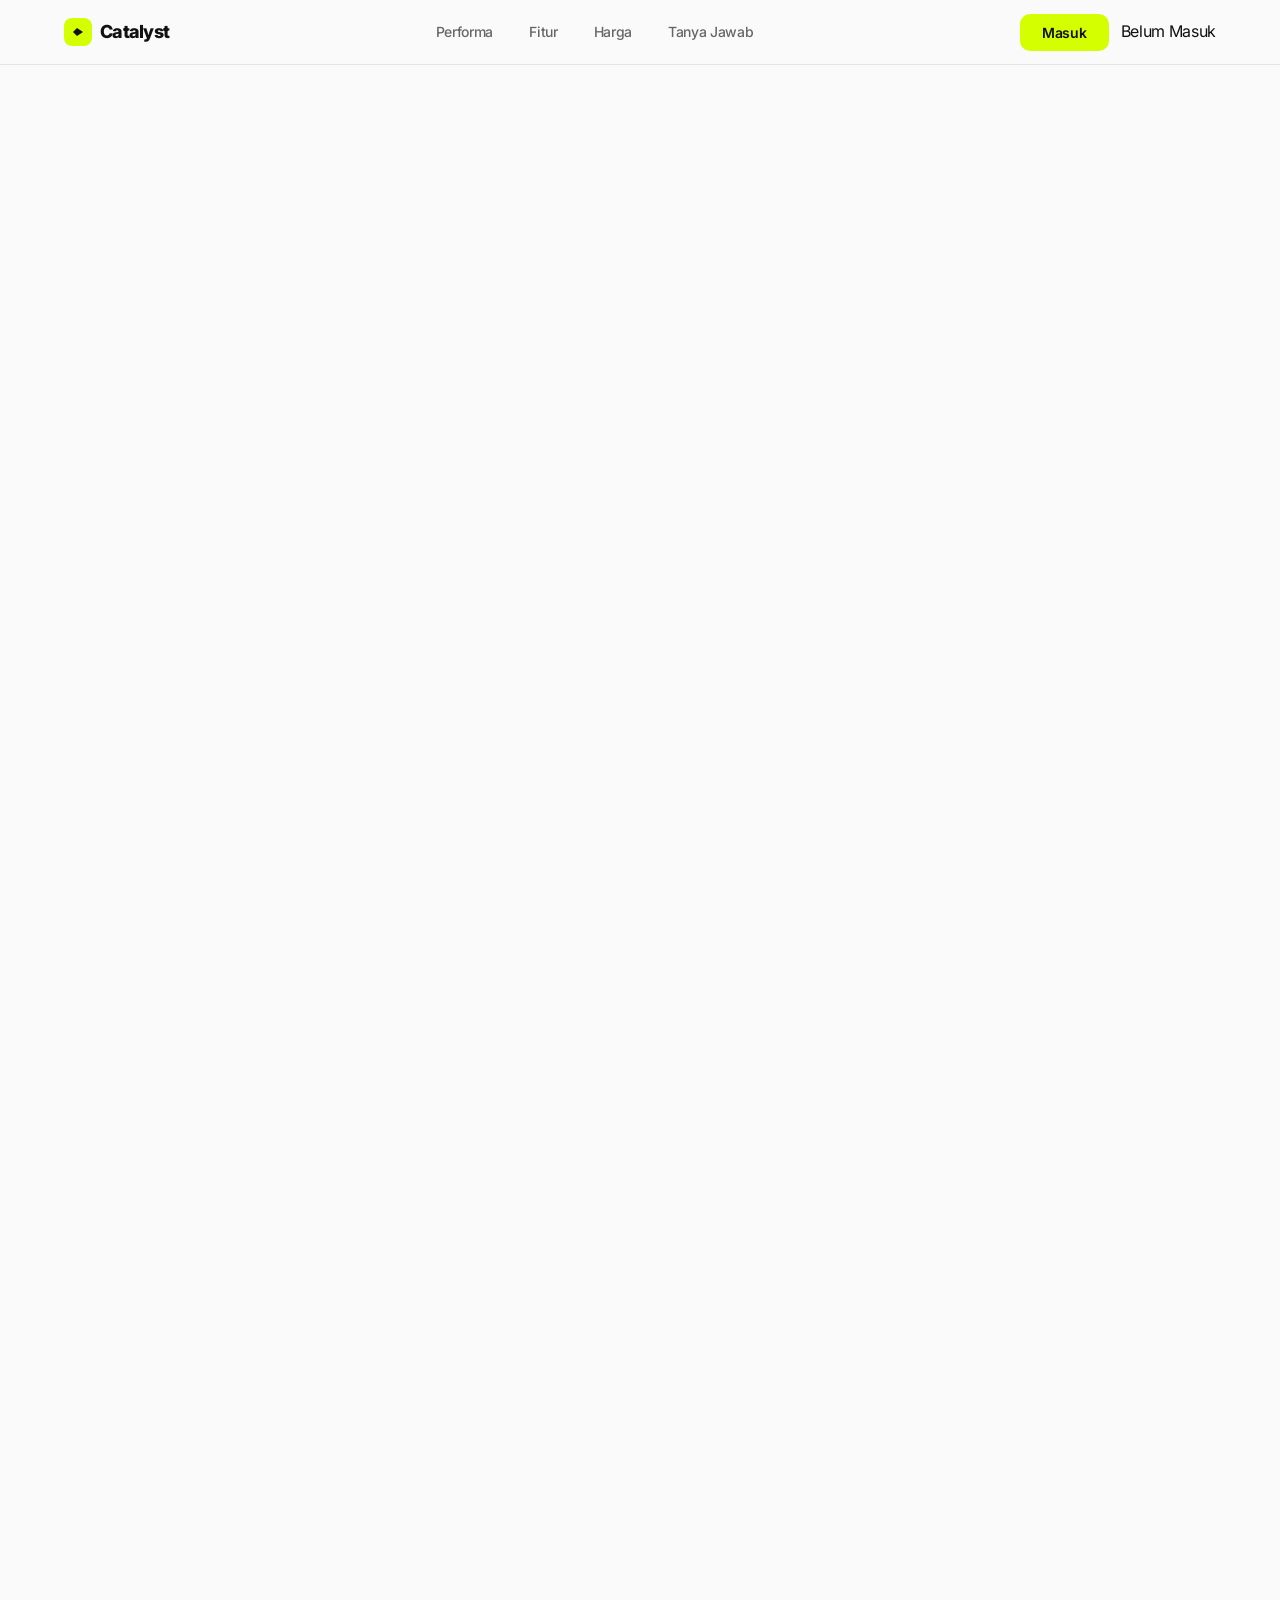
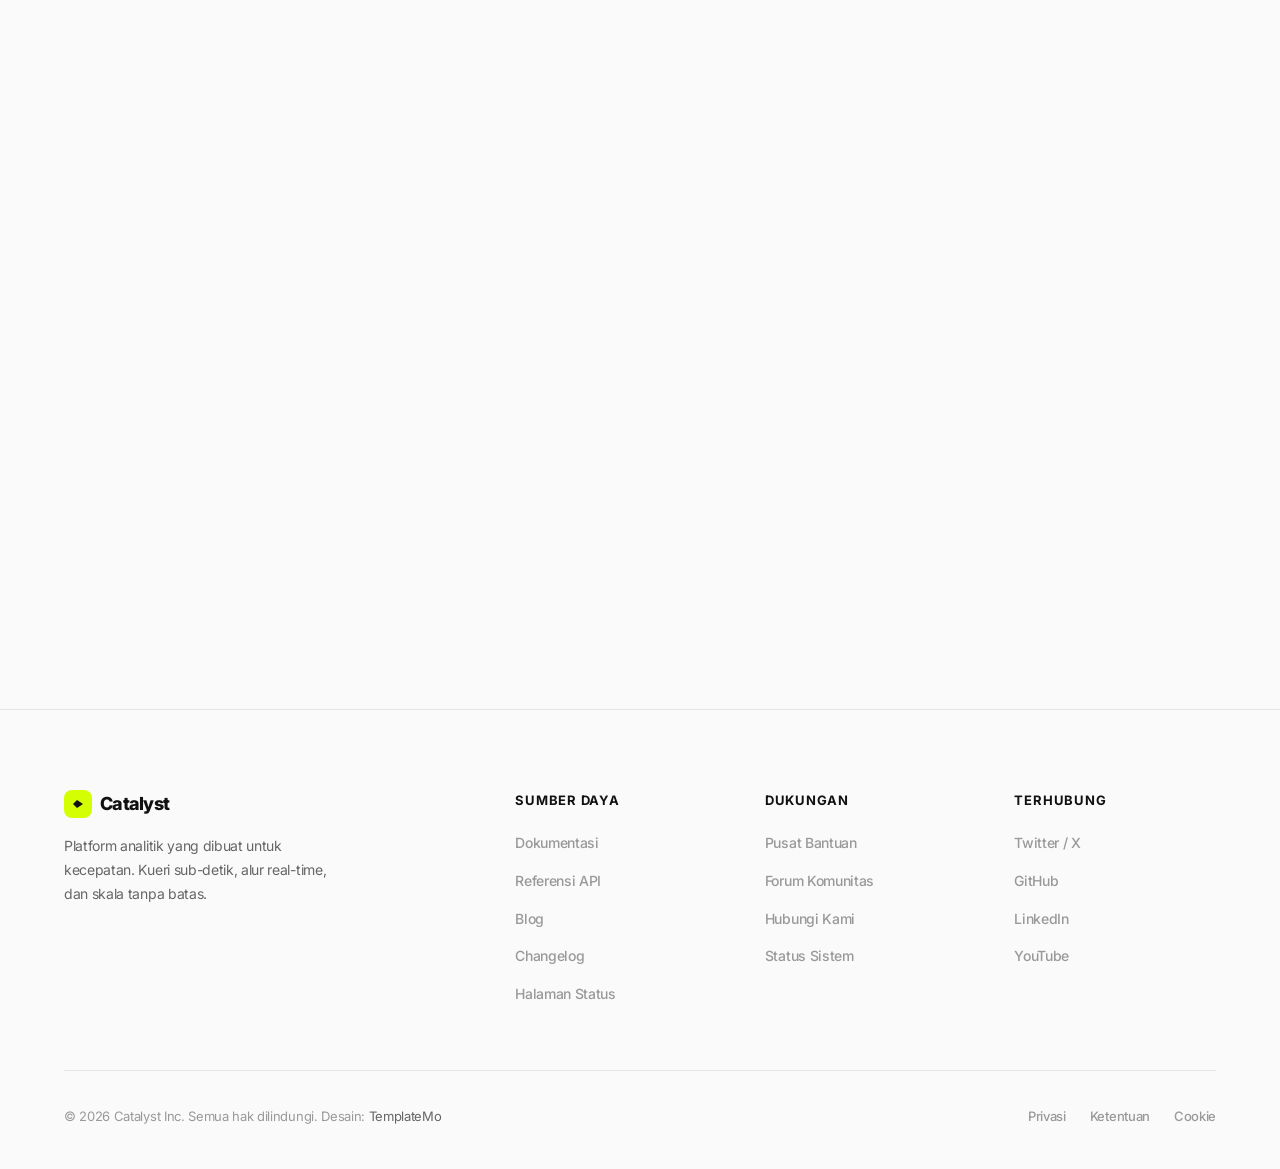
==== index.html @ e518846d "Move index.html to repository root with updated asset paths" ====
<!doctype html>
<html lang="id">
  <head>
    <meta charset="UTF-8" />
    <meta name="viewport" content="width=device-width, initial-scale=1.0" />
    <title>Catalyst - Kirim Lebih Cepat, Skala Tanpa Batas</title>

    <!--

    TemplateMo 618 The Catalyst

    https://templatemo.com/tm-618-the-catalyst

    Silver & Acid Light-Mode SaaS Landing Page

    -->

    <!-- Google Fonts -->
    <link rel="preconnect" href="https://fonts.googleapis.com" />
    <link rel="preconnect" href="https://fonts.gstatic.com" crossorigin />
    <link
      href="https://fonts.googleapis.com/css2?family=Inter:wght@400;500;600;700;800;900&display=swap"
      rel="stylesheet"
    />

    <!-- Template CSS -->
    <link rel="stylesheet" href="landing/templatemo-catalyst-style.css" />
  </head>
  <body>
    <!-- ===== NAVIGATION ===== -->
    <nav class="nav" role="navigation" aria-label="Main navigation">
      <div class="nav-inner">
        <a href="#" class="nav-logo" aria-label="Catalyst Home">
          <span class="nav-logo-mark">
            <svg
              viewBox="0 0 16 16"
              fill="none"
              xmlns="http://www.w3.org/2000/svg"
            >
              <path d="M3 8L7 4L13 8L7 12L3 8Z" fill="#111" />
            </svg>
          </span>
          Catalyst
        </a>
        <ul class="nav-links" id="navLinks">
          <li><a href="#metrics">Performa</a></li>
          <li><a href="#engine">Fitur</a></li>
          <li><a href="#pricing">Harga</a></li>
          <li><a href="#faq">Tanya Jawab</a></li>
        </ul>
        <div class="nav-cta">
          <div id="authArea">
            <button onclick="goLogin()" class="btn-acid">Masuk</button>
          </div>
          <p id="userInfo">Belum Masuk</p>
        </div>
        <button
          class="nav-toggle"
          id="navToggle"
          aria-label="Toggle menu"
          aria-expanded="false"
        >
          <span></span>
        </button>
      </div>
    </nav>

    <!-- ===== SECTION 1: HERO ===== -->
    <section class="hero">
      <div class="container">
        <div class="hero-badge reveal">
          <span class="hero-badge-dot"></span>
          v4.2 — Sekarang dengan sinkronisasi real-time
        </div>
        <h1 class="reveal">
          Platform analitik yang dibuat untuk
          <span class="accent-word">kecepatan</span>
        </h1>
        <p class="hero-sub reveal">
          Berhenti menunggu wawasan. Catalyst menyajikan kueri sub-detik pada
          miliaran baris sehingga tim Anda mengirim keputusan, bukan dashboard.
        </p>
        <div class="hero-actions reveal">
          <a href="#pricing" class="btn-acid">
            Mulai Uji Coba Gratis
            <svg
              width="16"
              height="16"
              viewBox="0 0 16 16"
              fill="none"
              xmlns="http://www.w3.org/2000/svg"
            >
              <path
                d="M3 8H13M13 8L9 4M13 8L9 12"
                stroke="currentColor"
                stroke-width="1.5"
                stroke-linecap="round"
                stroke-linejoin="round"
              />
            </svg>
          </a>
          <a href="#demoVideo" class="btn-ghost">Tonton Demo</a>
        </div>

        <!-- Dashboard Mockup -->
        <div class="hero-dashboard reveal">
          <div class="dashboard-frame">
            <div class="dashboard-toolbar">
              <div class="dashboard-dots">
                <span></span><span></span><span></span>
              </div>
              <div class="dashboard-toolbar-tabs">
                <span class="active">Ikhtisar</span>
                <span>Funnel</span>
                <span>Retensi</span>
                <span>Pendapatan</span>
              </div>
              <div style="width: 50px"></div>
            </div>
            <div class="dashboard-body">
              <div class="dash-stat-card">
                <div class="dash-stat-label">Total Pendapatan</div>
                <div class="dash-stat-value">$2.4M</div>
                <div class="dash-stat-change">
                  <svg width="12" height="12" viewBox="0 0 12 12" fill="none">
                    <path
                      d="M6 9V3M6 3L3 6M6 3L9 6"
                      stroke="currentColor"
                      stroke-width="1.5"
                      stroke-linecap="round"
                      stroke-linejoin="round"
                    />
                  </svg>
                  +18.2%
                </div>
              </div>
              <div class="dash-stat-card">
                <div class="dash-stat-label">Pengguna Aktif</div>
                <div class="dash-stat-value">48,291</div>
                <div class="dash-stat-change">
                  <svg width="12" height="12" viewBox="0 0 12 12" fill="none">
                    <path
                      d="M6 9V3M6 3L3 6M6 3L9 6"
                      stroke="currentColor"
                      stroke-width="1.5"
                      stroke-linecap="round"
                      stroke-linejoin="round"
                    />
                  </svg>
                  +7.4%
                </div>
              </div>
              <div class="dash-stat-card">
                <div class="dash-stat-label">Rata-rata Waktu Kueri</div>
                <div class="dash-stat-value">42ms</div>
                <div class="dash-stat-change">
                  <svg width="12" height="12" viewBox="0 0 12 12" fill="none">
                    <path
                      d="M6 9V3M6 3L3 6M6 3L9 6"
                      stroke="currentColor"
                      stroke-width="1.5"
                      stroke-linecap="round"
                      stroke-linejoin="round"
                    />
                  </svg>
                  -23.5%
                </div>
              </div>
              <div class="dashboard-table-area">
                <div class="dash-table-header">
                  <span>Alur Terbaru</span>
                  <span class="dash-filter">Semua tim ▾</span>
                </div>
                <div class="dash-table">
                  <div class="dash-table-row head">
                    <div class="dash-cell">Alur</div>
                    <div class="dash-cell">Peristiwa / jam</div>
                    <div class="dash-cell">Latensi</div>
                    <div class="dash-cell">Waktu Aktif</div>
                    <div class="dash-cell">Status</div>
                  </div>
                  <div class="dash-table-row">
                    <div class="dash-cell dash-cell-name">
                      <span
                        class="dash-cell-icon"
                        style="background: #dcfce7; color: #166534"
                        >P1</span
                      >
                      Alur Checkout
                    </div>
                    <div class="dash-cell">1.2M</div>
                    <div class="dash-cell">34ms</div>
                    <div class="dash-cell">99.98%</div>
                    <div class="dash-cell">
                      <span class="dash-status active">Aktif</span>
                    </div>
                  </div>
                  <div class="dash-table-row">
                    <div class="dash-cell dash-cell-name">
                      <span
                        class="dash-cell-icon"
                        style="background: #fef3c7; color: #92400e"
                        >P2</span
                      >
                      Onboarding Pengguna
                    </div>
                    <div class="dash-cell">847K</div>
                    <div class="dash-cell">52ms</div>
                    <div class="dash-cell">99.91%</div>
                    <div class="dash-cell">
                      <span class="dash-status pending">Tertunda</span>
                    </div>
                  </div>
                  <div class="dash-table-row">
                    <div class="dash-cell dash-cell-name">
                      <span
                        class="dash-cell-icon"
                        style="
                          background: var(--surface);
                          color: var(--text-muted);
                        "
                        >P3</span
                      >
                      Pelacak Pendapatan
                    </div>
                    <div class="dash-cell">2.1M</div>
                    <div class="dash-cell">28ms</div>
                    <div class="dash-cell">99.99%</div>
                    <div class="dash-cell">
                      <span class="dash-status active">Aktif</span>
                    </div>
                  </div>
                  <div class="dash-table-row">
                    <div class="dash-cell dash-cell-name">
                      <span
                        class="dash-cell-icon"
                        style="background: #e0e7ff; color: #3730a3"
                        >P4</span
                      >
                      Eksperimen A/B
                    </div>
                    <div class="dash-cell">423K</div>
                    <div class="dash-cell">61ms</div>
                    <div class="dash-cell">99.87%</div>
                    <div class="dash-cell">
                      <span class="dash-status draft">Draf</span>
                    </div>
                  </div>
                </div>
              </div>
            </div>
          </div>
        </div>
      </div>
    </section>

    <!-- ===== SECTION 2: SPEED METRICS ===== -->
    <section class="metrics" id="metrics">
      <div class="container">
        <p class="metrics-label reveal">Performa yang berbicara sendiri</p>
        <div class="metrics-grid">
          <div class="metric-item reveal">
            <div class="metric-number">
              <span class="metric-highlight">42</span
              ><span class="metric-unit">ms</span>
            </div>
            <p class="metric-desc">
              Rata-rata respons kueri pada dataset &gt;10 miliar baris
            </p>
          </div>
          <div class="metric-item reveal">
            <div class="metric-number">
              99.99<span class="metric-unit">%</span>
            </div>
            <p class="metric-desc">
              Jaminan SLA waktu aktif untuk semua pelanggan enterprise
            </p>
          </div>
          <div class="metric-item reveal">
            <div class="metric-number">
              10<span class="metric-unit">x</span>
            </div>
            <p class="metric-desc">
              10x lebih cepat daripada gudang lama dengan biaya sepersepuluh
            </p>
          </div>
        </div>
      </div>
    </section>

    <!-- ===== SECTION 3: THE ENGINE — BENTO GRID ===== -->
    <section class="engine" id="engine">
      <div class="container">
        <div class="section-header reveal">
          <p class="section-tag">Mesin</p>
          <h2 class="section-title">
            Semua yang sebenarnya dibutuhkan tim data Anda
          </h2>
        </div>
        <div class="bento-grid">
          <div class="card bento-card reveal">
            <div class="bento-card-icon">
              <svg
                viewBox="0 0 24 24"
                fill="none"
                stroke-width="1.5"
                stroke-linecap="round"
                stroke-linejoin="round"
              >
                <path d="M3 3v18h18" />
                <path d="M7 16l4-8 4 4 4-6" />
              </svg>
            </div>
            <h3>Analitik Real-Time</h3>
            <p>
              Alirkan, transformasikan, dan visualisasikan data segera setelah
              tiba. Tanpa batching, tanpa menunggu, tanpa dashboard usang.
            </p>
            <div class="bento-card-visual">
              <div class="mini-bars">
                <div class="mini-bar" style="height: 35%"></div>
                <div class="mini-bar" style="height: 55%"></div>
                <div class="mini-bar" style="height: 40%"></div>
                <div class="mini-bar highlight" style="height: 80%"></div>
                <div class="mini-bar" style="height: 60%"></div>
                <div class="mini-bar" style="height: 45%"></div>
                <div class="mini-bar highlight" style="height: 95%"></div>
                <div class="mini-bar" style="height: 70%"></div>
                <div class="mini-bar" style="height: 50%"></div>
                <div class="mini-bar" style="height: 65%"></div>
              </div>
            </div>
          </div>
          <div class="card bento-card reveal">
            <div class="bento-card-icon">
              <svg
                viewBox="0 0 24 24"
                fill="none"
                stroke-width="1.5"
                stroke-linecap="round"
                stroke-linejoin="round"
              >
                <rect x="2" y="3" width="20" height="14" rx="2" />
                <path d="M8 21h8M12 17v4" />
              </svg>
            </div>
            <h3>Orkestrasi Alur</h3>
            <p>
              Bangun alur data tahan-gagal dengan drag-and-drop visual. Retry
              otomatis, antrean dead-letter, dan observabilitas penuh bawaan.
            </p>
            <div class="bento-card-visual">
              <div class="mini-pipeline">
                <div class="mini-pipeline-node">Ingest</div>
                <span class="mini-pipeline-arrow">→</span>
                <div class="mini-pipeline-node">Transform</div>
                <span class="mini-pipeline-arrow">→</span>
                <div class="mini-pipeline-node">Deliver</div>
              </div>
            </div>
          </div>
          <div class="card bento-card reveal">
            <div class="bento-card-icon">
              <svg
                viewBox="0 0 24 24"
                fill="none"
                stroke-width="1.5"
                stroke-linecap="round"
                stroke-linejoin="round"
              >
                <path d="M16 18l6-6-6-6" />
                <path d="M8 6l-6 6 6 6" />
              </svg>
            </div>
            <h3>Antarmuka Berbasis SQL</h3>
            <p>
              Tulis SQL standar terhadap sumber manapun. Auto-completion,
              kontrol versi, dan pengeditan kolaboratif tersedia.
            </p>
            <div class="bento-card-visual">
              <div class="mini-code">
                <span class="keyword">SELECT</span> user_id,
                <span class="keyword">COUNT</span>(*)<br />
                <span class="keyword">FROM</span> events<br />
                <span class="keyword">WHERE</span> ts &gt;
                <span class="string">'2026-01'</span><br />
                <span class="keyword">GROUP BY</span> 1
                <span class="comment">-- 42ms ⚡</span>
              </div>
            </div>
          </div>
        </div>
      </div>
    </section>

    <!-- ===== SECTION 4: PRICING ===== -->
    <section class="pricing" id="pricing">
      <div class="container">
        <div class="section-header reveal">
          <p class="section-tag">Harga</p>
          <h2 class="section-title">Harga sederhana dan transparan</h2>
        </div>
        <div class="toggle-wrap reveal">
          <div class="toggle-container">
            <button class="toggle-btn" data-plan="monthly" id="toggleMonthly">
              Bulanan
            </button>
            <button
              class="toggle-btn active"
              data-plan="yearly"
              id="toggleYearly"
            >
              Tahunan
            </button>
          </div>
          <span class="toggle-save visible" id="toggleSave">Hemat 25%</span>
        </div>
        <div class="pricing-grid">
          <!-- Starter -->
          <div class="card pricing-card reveal">
            <div class="pricing-plan-name">Pemula</div>
            <div class="pricing-plan-desc">
              Untuk tim kecil yang baru memulai
            </div>
            <div class="pricing-amount">
              <span class="pricing-currency">$</span>
              <span class="pricing-value" data-monthly="30" data-yearly="22"
                >22</span
              >
            </div>
            <p class="pricing-period">per pengguna / bulan</p>
            <p
              class="pricing-billed yearly-active"
              data-monthly="Billed monthly"
              data-yearly="$264 billed annually"
            >
              $264 ditagih tahunan
            </p>
            <a href="#" class="btn-ghost">Mulai</a>
            <ul class="pricing-features">
              <li>
                <svg viewBox="0 0 18 18" fill="none">
                  <path
                    d="M4 9l3.5 3.5L14 5"
                    stroke="currentColor"
                    stroke-width="1.5"
                    stroke-linecap="round"
                    stroke-linejoin="round"
                  />
                </svg>
                Hingga 5 anggota tim
              </li>
              <li>
                <svg viewBox="0 0 18 18" fill="none">
                  <path
                    d="M4 9l3.5 3.5L14 5"
                    stroke="currentColor"
                    stroke-width="1.5"
                    stroke-linecap="round"
                    stroke-linejoin="round"
                  />
                </svg>
                1 miliar peristiwa / bulan
              </li>
              <li>
                <svg viewBox="0 0 18 18" fill="none">
                  <path
                    d="M4 9l3.5 3.5L14 5"
                    stroke="currentColor"
                    stroke-width="1.5"
                    stroke-linecap="round"
                    stroke-linejoin="round"
                  />
                </svg>
                Retensi data 7 hari
              </li>
              <li>
                <svg viewBox="0 0 18 18" fill="none">
                  <path
                    d="M4 9l3.5 3.5L14 5"
                    stroke="currentColor"
                    stroke-width="1.5"
                    stroke-linecap="round"
                    stroke-linejoin="round"
                  />
                </svg>
                Dukungan komunitas
              </li>
            </ul>
          </div>
          <!-- Pro -->
          <div class="card pricing-card featured reveal">
            <div class="pricing-plan-name">Pro</div>
            <div class="pricing-plan-desc">
              Untuk tim data yang sedang berkembang
            </div>
            <div class="pricing-amount">
              <span class="pricing-currency">$</span>
              <span class="pricing-value" data-monthly="100" data-yearly="75"
                >75</span
              >
            </div>
            <p class="pricing-period">per pengguna / bulan</p>
            <p
              class="pricing-billed yearly-active"
              data-monthly="Billed monthly"
              data-yearly="$900 billed annually"
            >
              $900 ditagih tahunan
            </p>
            <a href="#" class="btn-acid">Mulai</a>
            <ul class="pricing-features">
              <li>
                <svg viewBox="0 0 18 18" fill="none">
                  <path
                    d="M4 9l3.5 3.5L14 5"
                    stroke="currentColor"
                    stroke-width="1.5"
                    stroke-linecap="round"
                    stroke-linejoin="round"
                  />
                </svg>
                Anggota tim tanpa batas
              </li>
              <li>
                <svg viewBox="0 0 18 18" fill="none">
                  <path
                    d="M4 9l3.5 3.5L14 5"
                    stroke="currentColor"
                    stroke-width="1.5"
                    stroke-linecap="round"
                    stroke-linejoin="round"
                  />
                </svg>
                50 miliar peristiwa / bulan
              </li>
              <li>
                <svg viewBox="0 0 18 18" fill="none">
                  <path
                    d="M4 9l3.5 3.5L14 5"
                    stroke="currentColor"
                    stroke-width="1.5"
                    stroke-linecap="round"
                    stroke-linejoin="round"
                  />
                </svg>
                Retensi data tanpa batas
              </li>
              <li>
                <svg viewBox="0 0 18 18" fill="none">
                  <path
                    d="M4 9l3.5 3.5L14 5"
                    stroke="currentColor"
                    stroke-width="1.5"
                    stroke-linecap="round"
                    stroke-linejoin="round"
                  />
                </svg>
                Dukungan prioritas + SLA
              </li>
              <li>
                <svg viewBox="0 0 18 18" fill="none">
                  <path
                    d="M4 9l3.5 3.5L14 5"
                    stroke="currentColor"
                    stroke-width="1.5"
                    stroke-linecap="round"
                    stroke-linejoin="round"
                  />
                </svg>
                SSO &amp; log audit
              </li>
            </ul>
          </div>
          <!-- Enterprise -->
          <div class="card pricing-card reveal">
            <div class="pricing-plan-name">Perusahaan</div>
            <div class="pricing-plan-desc">Untuk penerapan yang kritis</div>
            <div class="pricing-amount">
              <span class="pricing-currency">$</span>
              <span class="pricing-value" data-monthly="500" data-yearly="375"
                >375</span
              >
            </div>
            <p class="pricing-period">mulai dari / bulan</p>
            <p
              class="pricing-billed yearly-active"
              data-monthly="Billed monthly"
              data-yearly="$4,500 billed annually"
            >
              $4,500 ditagih tahunan
            </p>
            <a href="#" class="btn-ghost">Hubungi Penjualan</a>
            <ul class="pricing-features">
              <li>
                <svg viewBox="0 0 18 18" fill="none">
                  <path
                    d="M4 9l3.5 3.5L14 5"
                    stroke="currentColor"
                    stroke-width="1.5"
                    stroke-linecap="round"
                    stroke-linejoin="round"
                  />
                </svg>
                Semua di Pro
              </li>
              <li>
                <svg viewBox="0 0 18 18" fill="none">
                  <path
                    d="M4 9l3.5 3.5L14 5"
                    stroke="currentColor"
                    stroke-width="1.5"
                    stroke-linecap="round"
                    stroke-linejoin="round"
                  />
                </svg>
                Infrastruktur khusus
              </li>
              <li>
                <svg viewBox="0 0 18 18" fill="none">
                  <path
                    d="M4 9l3.5 3.5L14 5"
                    stroke="currentColor"
                    stroke-width="1.5"
                    stroke-linecap="round"
                    stroke-linejoin="round"
                  />
                </svg>
                Integrasi khusus
              </li>
              <li>
                <svg viewBox="0 0 18 18" fill="none">
                  <path
                    d="M4 9l3.5 3.5L14 5"
                    stroke="currentColor"
                    stroke-width="1.5"
                    stroke-linecap="round"
                    stroke-linejoin="round"
                  />
                </svg>
                Dukungan khusus 24/7
              </li>
              <li>
                <svg viewBox="0 0 18 18" fill="none">
                  <path
                    d="M4 9l3.5 3.5L14 5"
                    stroke="currentColor"
                    stroke-width="1.5"
                    stroke-linecap="round"
                    stroke-linejoin="round"
                  />
                </svg>
                Jaminan SLA 99.99%
              </li>
            </ul>
          </div>
        </div>
      </div>
    </section>

    <!-- ===== SECTION 5: LOCASI ===== -->
    <section class="location" id="location">
      <div class="container">
        <div class="section-header reveal">
          <p class="section-tag">Lokasi</p>
          <h2 class="section-title">Kunjungi kantor tim kami</h2>
        </div>
        <div
          class="location-grid reveal"
          style="
            display: grid;
            grid-template-columns: 1fr 1.2fr;
            gap: 2rem;
            align-items: start;
          "
        >
          <div>
            <p>
              Tim Catalyst siap membantu Anda mempercepat proyek data dari
              kantor pusat kami. Datang dan lihat bagaimana kami menghubungkan
              data dengan keputusan bisnis yang lebih cepat.
            </p>
            <ul
              style="
                list-style: none;
                padding: 0;
                margin: 1.25rem 0;
                line-height: 1.8;
              "
            >
              <li><strong>Alamat:</strong> Jl. Example No. 123, Jakarta</li>
              <li><strong>Telepon:</strong> +62 21 1234 5678</li>
              <li><strong>Email:</strong> info@catalyst.co.id</li>
            </ul>
          </div>
          <div style="min-height: 300px">
            <iframe
              width="100%"
              height="100%"
              style="border: 0; min-height: 320px"
              loading="lazy"
              allowfullscreen
              referrerpolicy="no-referrer-when-downgrade"
              src="https://www.google.com/maps/embed?pb=!1m18!1m12!1m3!1d3966.6110321295938!2d106.81666631529339!3d-6.200000095403452!2m3!1f0!2f0!3f0!3m2!1i1024!2i768!4f13.1!3m3!1m2!1s0x2e69f5edc48ca4[...]
            ></iframe>
          </div>
        </div>
      </div>
    </section>

    <!-- ===== SECTION 5: FAQ ===== -->
    <section class="faq" id="faq">
      <div class="container">
        <div class="section-header reveal">
          <p class="section-tag">Tanya Jawab</p>
          <h2 class="section-title">Pertanyaan umum, jawaban langsung</h2>
        </div>
        <div class="faq-controls reveal">
          <button class="faq-ctrl-btn" id="faqExpandAll">Perluas Semua</button>
          <button class="faq-ctrl-btn" id="faqCollapseAll">Tutup Semua</button>
        </div>
        <div class="faq-list">
          <div class="faq-item reveal">
            <button class="faq-question" aria-expanded="false">
              Berapa lama uji coba gratis berlangsung?
              <span class="faq-icon"
                ><svg viewBox="0 0 14 14" fill="none">
                  <path
                    d="M7 1v12M1 7h12"
                    stroke="#111"
                    stroke-width="1.5"
                    stroke-linecap="round"
                  /></svg
              ></span>
            </button>
            <div class="faq-answer">
              <div class="faq-answer-inner">
                Setiap paket menyertakan uji coba gratis 14 hari dengan akses
                penuh ke semua fitur. Tidak diperlukan kartu kredit untuk
                memulai. Di akhir uji coba, Anda dapat memilih paket atau
                mengekspor data Anda.
              </div>
            </div>
          </div>
          <div class="faq-item reveal">
            <button class="faq-question" aria-expanded="false">
              Dapatkah saya mengganti paket nanti?
              <span class="faq-icon"
                ><svg viewBox="0 0 14 14" fill="none">
                  <path
                    d="M7 1v12M1 7h12"
                    stroke="#111"
                    stroke-width="1.5"
                    stroke-linecap="round"
                  /></svg
              ></span>
            </button>
            <div class="faq-answer">
              <div class="faq-answer-inner">
                Ya. Tingkatkan atau turunkan kapan saja dari pengaturan akun
                Anda. Saat meningkatkan, Anda hanya membayar selisih prorata.
                Saat menurunkan, saldo tersisa diterapkan sebagai kredit untuk
                faktur berikutnya.
              </div>
            </div>
          </div>
          <div class="faq-item reveal">
            <button class="faq-question" aria-expanded="false">
              Sumber data apa yang didukung?
              <span class="faq-icon"
                ><svg viewBox="0 0 14 14" fill="none">
                  <path
                    d="M7 1v12M1 7h12"
                    stroke="#111"
                    stroke-width="1.5"
                    stroke-linecap="round"
                  /></svg
              ></span>
            </button>
            <div class="faq-answer">
              <div class="faq-answer-inner">
                Catalyst terhubung ke 50+ sumber data langsung, termasuk
                PostgreSQL, MySQL, BigQuery, Snowflake, Redshift, S3, Kafka, dan
                sebagian besar REST API populer. Konektor kustom tersedia pada
                paket Perusahaan.
              </div>
            </div>
          </div>
          <div class="faq-item reveal">
            <button class="faq-question" aria-expanded="false">
              Apakah data saya aman?
              <span class="faq-icon"
                ><svg viewBox="0 0 14 14" fill="none">
                  <path
                    d="M7 1v12M1 7h12"
                    stroke="#111"
                    stroke-width="1.5"
                    stroke-linecap="round"
                  /></svg
              ></span>
            </button>
            <div class="faq-answer">
              <div class="faq-answer-inner">
                Tentu. Semua data dienkripsi saat disimpan (AES-256) dan saat
                transit (TLS 1.3). Kami memiliki sertifikasi SOC 2 Type II dan
                mematuhi GDPR. Pelanggan Perusahaan juga mendapatkan
                infrastruktur khusus dengan VPC peering dan kunci enkripsi
                khusus.
              </div>
            </div>
          </div>
          <div class="faq-item reveal">
            <button class="faq-question" aria-expanded="false">
              Apakah Anda menawarkan dukungan onboarding?
              <span class="faq-icon"
                ><svg viewBox="0 0 14 14" fill="none">
                  <path
                    d="M7 1v12M1 7h12"
                    stroke="#111"
                    stroke-width="1.5"
                    stroke-linecap="round"
                  /></svg
              ></span>
            </button>
            <div class="faq-answer">
              <div class="faq-answer-inner">
                Pelanggan Pro mendapat akses ke tim onboarding selama 30 hari
                pertama. Pelanggan Perusahaan menerima engineer solusi khusus
                untuk implementasi penuh. Semua paket menyertakan akses ke
                dokumentasi, tutorial, dan forum komunitas kami.
              </div>
            </div>
          </div>
        </div>
      </div>
    </section>

    <!-- ===== SECTION 6: CTA BANNER ===== -->
    <section id="demoVideo" class="cta-banner">
      <div class="container">
        <div class="cta-banner-inner reveal">
          <iframe
            width="814"
            height="458"
            src="https://www.youtube.com/embed/115amzVdV44"
            title="How To Fix a Water Damaged Laptop"
            frameborder="0"
            allow="
              accelerometer;
              autoplay;
              clipboard-write;
              encrypted-media;
              gyroscope;
              picture-in-picture;
              web-share;
            "
            referrerpolicy="strict-origin-when-cross-origin"
            allowfullscreen
          ></iframe>
        </div>
      </div>
    </section>

    <!-- ===== SECTION 7: FOOTER ===== -->
    <footer class="footer" id="footer">
      <div class="container">
        <div class="footer-grid">
          <div>
            <a href="#" class="nav-logo" aria-label="Catalyst Home">
              <span class="nav-logo-mark">
                <svg
                  viewBox="0 0 16 16"
                  fill="none"
                  xmlns="http://www.w3.org/2000/svg"
                >
                  <path d="M3 8L7 4L13 8L7 12L3 8Z" fill="#111" />
                </svg>
              </span>
              Catalyst
            </a>
            <p class="footer-brand-desc">
              Platform analitik yang dibuat untuk kecepatan. Kueri sub-detik,
              alur real-time, dan skala tanpa batas.
            </p>
          </div>
          <div>
            <h4 class="footer-col-title">Sumber Daya</h4>
            <ul class="footer-links">
              <li><a href="#">Dokumentasi</a></li>
              <li><a href="#">Referensi API</a></li>
              <li><a href="#">Blog</a></li>
              <li><a href="#">Changelog</a></li>
              <li><a href="#">Halaman Status</a></li>
            </ul>
          </div>
          <div>
            <h4 class="footer-col-title">Dukungan</h4>
            <ul class="footer-links">
              <li><a href="#">Pusat Bantuan</a></li>
              <li><a href="#">Forum Komunitas</a></li>
              <li><a href="#">Hubungi Kami</a></li>
              <li><a href="#">Status Sistem</a></li>
            </ul>
          </div>
          <div>
            <h4 class="footer-col-title">Terhubung</h4>
            <ul class="footer-links">
              <li><a href="#">Twitter / X</a></li>
              <li><a href="#">GitHub</a></li>
              <li><a href="#">LinkedIn</a></li>
              <li><a href="#">YouTube</a></li>
            </ul>
          </div>
        </div>
        <div class="footer-bottom">
          <p class="footer-copy">
            &copy; 2026 Catalyst Inc. Semua hak dilindungi. Desain:
            <a
              href="https://templatemo.com/tm-618-the-catalyst"
              target="_blank"
              rel="nofollow"
              >TemplateMo</a
            >
          </p>
          <ul class="footer-bottom-links">
            <li><a href="#">Privasi</a></li>
            <li><a href="#">Ketentuan</a></li>
            <li><a href="#">Cookie</a></li>
          </ul>
        </div>
      </div>
    </footer>

    <!-- Template JS -->
    <script src="landing/templatemo-catalyst-script.js"></script>
    <script src="login/js/welcome.js"></script>
  </body>
</html>
---- landing/templatemo-catalyst-style.css ----
/*

TemplateMo 618 The Catalyst

https://templatemo.com/tm-618-the-catalyst

Silver & Acid Light-Mode SaaS Landing Page

*/


*,
*::before,
*::after {
    margin: 0;
    padding: 0;
    box-sizing: border-box;
}

:root {
    /* Silver & Acid Palette */
    --bg:           #FAFAFA;
    --surface:      #F0F0F0;
    --text:         #111111;
    --text-muted:   #666666;
    --text-dim:     #999999;
    --accent:       #D4FF00;
    --accent-hover: #c2eb00;
    --border:       #E5E5E5;
    --border-light: #EEEEEE;
    --white:        #FFFFFF;

    /* Spacing */
    --section-pad: clamp(80px, 10vw, 140px);
    --container:   1200px;
    --gap:         24px;
}

html {
    scroll-behavior: smooth;
    -webkit-font-smoothing: antialiased;
    -moz-osx-font-smoothing: grayscale;
}

body {
    font-family: 'Inter', -apple-system, BlinkMacSystemFont, 'SF Pro Display', 'SF Pro Text', sans-serif;
    background: var(--bg);
    color: var(--text);
    line-height: 1.6;
    letter-spacing: -0.02em;
    overflow-x: hidden;
}

a {
    color: inherit;
    text-decoration: none;
}

img {
    max-width: 100%;
    display: block;
}

.container {
    max-width: var(--container);
    margin: 0 auto;
    padding: 0 var(--gap);
}

/* ===== Machined Silver Card System ===== */
.card {
    background: var(--surface);
    border: 1px solid var(--border);
    border-radius: 16px;
    box-shadow: inset 0 1px 0 var(--white);
    transition: transform 0.25s cubic-bezier(0.22, 1, 0.36, 1);
}

.card:hover {
    transform: translateY(-2px);
}

/* ===== Acid Button System ===== */
.btn-acid {
    display: inline-flex;
    align-items: center;
    justify-content: center;
    gap: 8px;
    padding: 14px 32px;
    background: var(--accent);
    color: var(--text);
    font-family: inherit;
    font-size: 15px;
    font-weight: 600;
    letter-spacing: -0.02em;
    border: none;
    border-radius: 10px;
    cursor: pointer;
    transition: transform 0.2s cubic-bezier(0.22, 1, 0.36, 1),
                box-shadow 0.2s cubic-bezier(0.22, 1, 0.36, 1);
    user-select: none;
}

.btn-acid:hover {
    transform: translateY(-2px);
    box-shadow: 4px 4px 0px var(--text);
}

.btn-acid:active {
    transform: translateY(0);
    box-shadow: 1px 1px 0px var(--text);
}

.btn-ghost {
    display: inline-flex;
    align-items: center;
    justify-content: center;
    gap: 8px;
    padding: 14px 32px;
    background: transparent;
    color: var(--text);
    font-family: inherit;
    font-size: 15px;
    font-weight: 600;
    letter-spacing: -0.02em;
    border: 1px solid var(--border);
    border-radius: 10px;
    cursor: pointer;
    transition: transform 0.2s cubic-bezier(0.22, 1, 0.36, 1),
                box-shadow 0.2s cubic-bezier(0.22, 1, 0.36, 1),
                border-color 0.2s ease;
}

.btn-ghost:hover {
    transform: translateY(-2px);
    box-shadow: 4px 4px 0px var(--text);
    border-color: var(--text);
}

/* ===== NAVIGATION ===== */
.nav {
    position: fixed;
    top: 0;
    left: 0;
    right: 0;
    z-index: 1000;
    background: rgba(250, 250, 250, 0.8);
    backdrop-filter: blur(20px);
    -webkit-backdrop-filter: blur(20px);
    border-bottom: 1px solid var(--border);
}

.nav-inner {
    max-width: var(--container);
    margin: 0 auto;
    padding: 0 var(--gap);
    height: 64px;
    display: flex;
    align-items: center;
    justify-content: space-between;
}

.nav-logo {
    font-size: 18px;
    font-weight: 800;
    letter-spacing: -0.04em;
    display: flex;
    align-items: center;
    gap: 8px;
}

.nav-logo-mark {
    width: 28px;
    height: 28px;
    background: var(--accent);
    border-radius: 8px;
    display: flex;
    align-items: center;
    justify-content: center;
}

.nav-logo-mark svg {
    width: 16px;
    height: 16px;
}

.nav-links {
    display: flex;
    align-items: center;
    gap: 36px;
    list-style: none;
}

.nav-links a {
    font-size: 14px;
    font-weight: 500;
    color: var(--text-muted);
    transition: color 0.2s ease;
}

.nav-links a:hover {
    color: var(--text);
}

.nav-cta {
    display: flex;
    align-items: center;
    gap: 12px;
}

.nav-cta .btn-acid {
    padding: 10px 22px;
    font-size: 14px;
}

.nav-cta .btn-ghost {
    padding: 10px 22px;
    font-size: 14px;
}

.nav-toggle {
    display: none;
    background: none;
    border: none;
    cursor: pointer;
    width: 40px;
    height: 40px;
    align-items: center;
    justify-content: center;
}

.nav-toggle span {
    display: block;
    width: 22px;
    height: 2px;
    background: var(--text);
    position: relative;
    transition: background 0.2s ease;
}

.nav-toggle span::before,
.nav-toggle span::after {
    content: '';
    position: absolute;
    left: 0;
    width: 100%;
    height: 2px;
    background: var(--text);
    transition: transform 0.3s ease;
}

.nav-toggle span::before { top: -7px; }
.nav-toggle span::after  { top: 7px; }

.nav-toggle.active span { background: transparent; }
.nav-toggle.active span::before { transform: rotate(45deg); top: 0; }
.nav-toggle.active span::after  { transform: rotate(-45deg); top: 0; }

/* ===== SECTION 1: HERO ===== */
.hero {
    padding-top: 160px;
    padding-bottom: 0;
    text-align: center;
    position: relative;
}

.hero-badge {
    display: inline-flex;
    align-items: center;
    gap: 8px;
    padding: 6px 16px 6px 8px;
    background: var(--surface);
    border: 1px solid var(--border);
    border-radius: 100px;
    font-size: 13px;
    font-weight: 500;
    color: var(--text-muted);
    margin-bottom: 32px;
    box-shadow: inset 0 1px 0 var(--white);
}

.hero-badge-dot {
    width: 8px;
    height: 8px;
    background: #22C55E;
    border-radius: 50%;
    animation: pulse-dot 2s ease-in-out infinite;
}

@keyframes pulse-dot {
    0%, 100% { opacity: 1; }
    50% { opacity: 0.4; }
}

.hero h1 {
    font-size: clamp(42px, 6vw, 76px);
    font-weight: 800;
    line-height: 1.02;
    letter-spacing: -0.045em;
    max-width: 820px;
    margin: 0 auto 24px;
}

.hero h1 .accent-word {
    color: var(--text);
    background: var(--accent);
    padding: 0 10px;
    border-radius: 8px;
    display: inline-block;
}

.hero-sub {
    font-size: clamp(16px, 1.8vw, 19px);
    color: var(--text-muted);
    max-width: 520px;
    margin: 0 auto 40px;
    line-height: 1.6;
    font-weight: 400;
}

.hero-actions {
    display: flex;
    align-items: center;
    justify-content: center;
    gap: 16px;
    margin-bottom: 72px;
}

/* Dashboard Mockup */
.hero-dashboard {
    position: relative;
    max-width: 1060px;
    margin: 0 auto;
}

.hero-dashboard::after {
    content: '';
    position: absolute;
    bottom: 0;
    left: 0;
    right: 0;
    height: 200px;
    background: linear-gradient(to top, var(--bg) 0%, transparent 100%);
    pointer-events: none;
    z-index: 2;
}

.dashboard-frame {
    background: var(--surface);
    border: 1px solid var(--border);
    border-radius: 16px 16px 0 0;
    box-shadow: inset 0 1px 0 var(--white),
                0 0 0 1px rgba(0,0,0,0.02),
                0 20px 60px -10px rgba(0,0,0,0.08);
    overflow: hidden;
}

.dashboard-toolbar {
    display: flex;
    align-items: center;
    justify-content: space-between;
    padding: 14px 20px;
    border-bottom: 1px solid var(--border);
}

.dashboard-dots {
    display: flex;
    gap: 7px;
}

.dashboard-dots span {
    width: 11px;
    height: 11px;
    border-radius: 50%;
    background: var(--border);
}

.dashboard-toolbar-tabs {
    display: flex;
    gap: 2px;
}

.dashboard-toolbar-tabs span {
    padding: 5px 14px;
    font-size: 12px;
    font-weight: 500;
    color: var(--text-dim);
    border-radius: 6px;
    cursor: default;
}

.dashboard-toolbar-tabs span.active {
    background: var(--white);
    color: var(--text);
    border: 1px solid var(--border);
    box-shadow: 0 1px 2px rgba(0,0,0,0.04);
}

.dashboard-body {
    padding: 20px;
    display: grid;
    grid-template-columns: 1fr 1fr 1fr;
    gap: 16px;
}

.dash-stat-card {
    background: var(--white);
    border: 1px solid var(--border-light);
    border-radius: 12px;
    padding: 20px;
    box-shadow: inset 0 1px 0 var(--white);
}

.dash-stat-label {
    font-size: 12px;
    font-weight: 500;
    color: var(--text-dim);
    text-transform: uppercase;
    letter-spacing: 0.04em;
    margin-bottom: 8px;
}

.dash-stat-value {
    font-size: 28px;
    font-weight: 800;
    letter-spacing: -0.03em;
    font-variant-numeric: tabular-nums;
}

.dash-stat-change {
    display: inline-flex;
    align-items: center;
    gap: 4px;
    margin-top: 6px;
    font-size: 12px;
    font-weight: 600;
    color: #22C55E;
}

.dash-stat-change.down { color: #EF4444; }

/* Data Table inside dashboard */
.dashboard-table-area {
    grid-column: 1 / -1;
    background: var(--white);
    border: 1px solid var(--border-light);
    border-radius: 12px;
    overflow: hidden;
}

.dash-table-header {
    display: flex;
    align-items: center;
    justify-content: space-between;
    padding: 16px 20px;
    border-bottom: 1px solid var(--border-light);
}

.dash-table-header span {
    font-size: 14px;
    font-weight: 600;
}

.dash-table-header .dash-filter {
    font-size: 12px;
    font-weight: 500;
    color: var(--text-dim);
    padding: 4px 12px;
    border: 1px solid var(--border);
    border-radius: 6px;
}

.dash-table {
    width: 100%;
}

.dash-table-row {
    display: grid;
    grid-template-columns: 2fr 1fr 1fr 1fr 100px;
    padding: 12px 20px;
    align-items: center;
    border-bottom: 1px solid var(--border-light);
    font-size: 13px;
}

.dash-table-row.head {
    font-size: 11px;
    font-weight: 600;
    color: var(--text-dim);
    text-transform: uppercase;
    letter-spacing: 0.05em;
    background: rgba(0,0,0,0.015);
}

.dash-table-row:last-child {
    border-bottom: none;
}

.dash-cell {
    font-variant-numeric: tabular-nums;
}

.dash-cell-name {
    font-weight: 600;
    display: flex;
    align-items: center;
    gap: 10px;
}

.dash-cell-icon {
    width: 28px;
    height: 28px;
    border-radius: 8px;
    display: flex;
    align-items: center;
    justify-content: center;
    font-size: 13px;
    font-weight: 700;
    flex-shrink: 0;
}

.dash-status {
    display: inline-flex;
    padding: 3px 10px;
    border-radius: 100px;
    font-size: 11px;
    font-weight: 600;
}

.dash-status.active {
    background: #DCFCE7;
    color: #166534;
}

.dash-status.pending {
    background: #FEF3C7;
    color: #92400E;
}

.dash-status.draft {
    background: var(--surface);
    color: var(--text-muted);
}

/* ===== SECTION 2: SPEED METRICS ===== */
.metrics {
    padding: var(--section-pad) 0;
}

.metrics-label {
    font-size: 13px;
    font-weight: 600;
    text-transform: uppercase;
    letter-spacing: 0.06em;
    color: var(--text-dim);
    text-align: center;
    margin-bottom: 56px;
}

.metrics-grid {
    display: grid;
    grid-template-columns: repeat(3, 1fr);
    gap: 24px;
}

.metric-item {
    text-align: center;
    padding: 48px 24px;
}

.metric-number {
    font-size: clamp(56px, 8vw, 88px);
    font-weight: 900;
    letter-spacing: -0.05em;
    line-height: 1;
    font-variant-numeric: tabular-nums;
    margin-bottom: 12px;
}

.metric-number .metric-unit {
    font-size: 0.45em;
    font-weight: 600;
    color: var(--text-muted);
    letter-spacing: -0.02em;
}

.metric-number .metric-highlight {
    color: var(--text);
    background: var(--accent);
    padding: 0 6px;
    border-radius: 6px;
}

.metric-desc {
    font-size: 15px;
    color: var(--text-muted);
    font-weight: 500;
    max-width: 240px;
    margin: 0 auto;
}

.metric-divider {
    width: 1px;
    background: var(--border);
    margin: 24px 0;
    justify-self: center;
}

/* ===== SECTION 3: THE ENGINE — BENTO GRID ===== */
.engine {
    padding: 0 0 clamp(48px, 6vw, 80px);
}

.section-header {
    text-align: center;
    margin-bottom: 40px;
}

.section-tag {
    display: inline-flex;
    align-items: center;
    gap: 6px;
    font-size: 13px;
    font-weight: 600;
    text-transform: uppercase;
    letter-spacing: 0.06em;
    color: var(--text-dim);
    margin-bottom: 16px;
}

.section-tag::before {
    content: '';
    width: 6px;
    height: 6px;
    background: var(--accent);
    border-radius: 2px;
}

.section-title {
    font-size: clamp(32px, 4vw, 48px);
    font-weight: 800;
    letter-spacing: -0.04em;
    line-height: 1.1;
    max-width: 600px;
    margin: 0 auto;
}

.bento-grid {
    display: grid;
    grid-template-columns: repeat(3, 1fr);
    gap: 20px;
}

.bento-card {
    padding: 32px 28px;
    display: flex;
    flex-direction: column;
}

.bento-card-icon {
    width: 48px;
    height: 48px;
    background: var(--white);
    border: 1px solid var(--border);
    border-radius: 12px;
    display: flex;
    align-items: center;
    justify-content: center;
    margin-bottom: 24px;
    box-shadow: inset 0 1px 0 var(--white);
}

.bento-card-icon svg {
    width: 22px;
    height: 22px;
    stroke: var(--text);
}

.bento-card h3 {
    font-size: 20px;
    font-weight: 700;
    letter-spacing: -0.03em;
    margin-bottom: 10px;
}

.bento-card p {
    font-size: 15px;
    color: var(--text-muted);
    line-height: 1.6;
    flex: 1;
}

.bento-card-visual {
    margin-top: 28px;
    background: var(--white);
    border: 1px solid var(--border-light);
    border-radius: 12px;
    padding: 16px;
    min-height: 120px;
}

/* Mini chart bars in bento card */
.mini-bars {
    display: flex;
    align-items: flex-end;
    gap: 6px;
    height: 80px;
}

.mini-bar {
    flex: 1;
    background: var(--border);
    border-radius: 4px 4px 0 0;
    transition: height 0.4s cubic-bezier(0.22, 1, 0.36, 1);
}

.mini-bar.highlight { background: var(--accent); }

/* Mini pipeline in bento card */
.mini-pipeline {
    display: flex;
    align-items: center;
    gap: 12px;
}

.mini-pipeline-node {
    flex: 1;
    height: 40px;
    border-radius: 8px;
    display: flex;
    align-items: center;
    justify-content: center;
    font-size: 11px;
    font-weight: 600;
    color: var(--text-muted);
}

.mini-pipeline-node:nth-child(1) { background: var(--accent); color: var(--text); }
.mini-pipeline-node:nth-child(2) { background: #e8e8e8; }
.mini-pipeline-node:nth-child(3) { background: #e0e0e0; }

.mini-pipeline-arrow {
    font-size: 12px;
    color: var(--text-dim);
    flex-shrink: 0;
}

/* Mini code block in bento card */
.mini-code {
    font-family: 'SF Mono', 'Fira Code', monospace;
    font-size: 12px;
    line-height: 1.7;
    color: var(--text-muted);
}

.mini-code .keyword { color: var(--text); font-weight: 600; }
.mini-code .string { color: #16A34A; }
.mini-code .comment { color: var(--text-dim); }

/* ===== SECTION 4: PRICING ===== */
.pricing {
    padding: clamp(48px, 6vw, 80px) 0;
}

.toggle-wrap {
    display: flex;
    align-items: center;
    justify-content: center;
    gap: 0;
    margin-bottom: 40px;
}

.toggle-container {
    display: flex;
    align-items: center;
    background: var(--surface);
    border: 1px solid var(--border);
    border-radius: 12px;
    padding: 4px;
    box-shadow: inset 0 1px 0 var(--white);
}

.toggle-btn {
    padding: 10px 28px;
    font-family: inherit;
    font-size: 14px;
    font-weight: 600;
    letter-spacing: -0.02em;
    border: none;
    border-radius: 9px;
    cursor: pointer;
    background: transparent;
    color: var(--text-muted);
    transition: all 0.25s cubic-bezier(0.22, 1, 0.36, 1);
    position: relative;
}

.toggle-btn.active {
    background: var(--accent);
    color: var(--text);
    box-shadow: 0 1px 3px rgba(0,0,0,0.08);
}

.toggle-save {
    font-size: 12px;
    font-weight: 600;
    color: #16A34A;
    margin-left: 12px;
    opacity: 0;
    transform: translateX(-8px);
    transition: all 0.3s ease;
}

.toggle-save.visible {
    opacity: 1;
    transform: translateX(0);
}

.pricing-grid {
    display: grid;
    grid-template-columns: repeat(3, 1fr);
    gap: 20px;
    align-items: start;
}

.pricing-card {
    padding: 32px 28px;
    position: relative;
}

.pricing-card.featured {
    border-color: var(--accent);
    border-width: 2px;
}

.pricing-card.featured::before {
    content: 'Most Popular';
    position: absolute;
    top: -13px;
    left: 50%;
    transform: translateX(-50%);
    padding: 4px 16px;
    background: var(--accent);
    color: var(--text);
    font-size: 12px;
    font-weight: 700;
    letter-spacing: -0.01em;
    border-radius: 100px;
    white-space: nowrap;
}

.pricing-plan-name {
    font-size: 16px;
    font-weight: 700;
    letter-spacing: -0.02em;
    margin-bottom: 4px;
}

.pricing-plan-desc {
    font-size: 14px;
    color: var(--text-muted);
    margin-bottom: 24px;
}

.pricing-amount {
    display: flex;
    align-items: baseline;
    gap: 4px;
    margin-bottom: 6px;
}

.pricing-currency {
    font-size: 24px;
    font-weight: 700;
    letter-spacing: -0.02em;
}

.pricing-value {
    font-size: 56px;
    font-weight: 900;
    letter-spacing: -0.05em;
    line-height: 1;
    font-variant-numeric: tabular-nums;
    transition: all 0.3s cubic-bezier(0.22, 1, 0.36, 1);
}

.pricing-period {
    font-size: 14px;
    color: var(--text-dim);
    font-weight: 500;
}

.pricing-billed {
    font-size: 13px;
    color: var(--text-dim);
    margin-bottom: 28px;
    transition: all 0.25s ease;
}

.pricing-billed.yearly-active {
    color: var(--text);
    font-weight: 600;
    background: var(--accent);
    display: inline-block;
    padding: 4px 12px;
    border-radius: 6px;
}

.pricing-card .btn-acid,
.pricing-card .btn-ghost {
    width: 100%;
    margin-bottom: 28px;
}

.pricing-features {
    list-style: none;
    display: flex;
    flex-direction: column;
    gap: 14px;
}

.pricing-features li {
    display: flex;
    align-items: center;
    gap: 10px;
    font-size: 14px;
    color: var(--text-muted);
    font-weight: 500;
}

.pricing-features li svg {
    width: 18px;
    height: 18px;
    flex-shrink: 0;
    stroke: #22C55E;
}

/* ===== SECTION 7: FOOTER ===== */
.footer {
    padding: 80px 0 40px;
    border-top: 1px solid var(--border);
}

.footer-grid {
    display: grid;
    grid-template-columns: 2fr 1fr 1fr 1fr;
    gap: 48px;
    margin-bottom: 64px;
}

.footer-brand-desc {
    font-size: 14px;
    color: var(--text-muted);
    line-height: 1.7;
    max-width: 280px;
    margin-top: 16px;
}

.footer-col-title {
    font-size: 13px;
    font-weight: 700;
    text-transform: uppercase;
    letter-spacing: 0.06em;
    color: var(--text);
    margin-bottom: 20px;
}

.footer-links {
    list-style: none;
    display: flex;
    flex-direction: column;
    gap: 12px;
}

.footer-links a {
    font-size: 14px;
    color: var(--text-dim);
    font-weight: 500;
    transition: color 0.2s ease;
}

.footer-links a:hover {
    color: var(--text-muted);
}

.footer-bottom {
    display: flex;
    align-items: center;
    justify-content: space-between;
    padding-top: 32px;
    border-top: 1px solid var(--border);
}

.footer-copy {
    font-size: 13px;
    color: var(--text-dim);
}

.footer-copy a {
    color: var(--text-muted);
}

.footer-copy a:hover {
    color: var(--text);
}

.footer-bottom-links {
    display: flex;
    gap: 24px;
    list-style: none;
}

.footer-bottom-links a {
    font-size: 13px;
    color: var(--text-dim);
    font-weight: 500;
    transition: color 0.2s ease;
}

.footer-bottom-links a:hover {
    color: var(--text);
}

/* ===== SECTION 5: FAQ ===== */
.faq {
    padding: var(--section-pad) 0;
}

.faq-list {
    max-width: 720px;
    margin: 0 auto;
    display: flex;
    flex-direction: column;
    gap: 12px;
}

.faq-controls {
    max-width: 720px;
    margin: 0 auto 20px;
    display: flex;
    justify-content: flex-end;
    gap: 8px;
}

.faq-ctrl-btn {
    padding: 7px 16px;
    font-family: inherit;
    font-size: 13px;
    font-weight: 600;
    letter-spacing: -0.01em;
    color: var(--text-muted);
    background: var(--surface);
    border: 1px solid var(--border);
    border-radius: 8px;
    cursor: pointer;
    box-shadow: inset 0 1px 0 var(--white);
    transition: color 0.2s ease, border-color 0.2s ease;
}

.faq-ctrl-btn:hover {
    color: var(--text);
    border-color: #CCC;
}

.faq-item {
    background: var(--surface);
    border: 1px solid var(--border);
    border-radius: 14px;
    box-shadow: inset 0 1px 0 var(--white);
    overflow: hidden;
    transition: border-color 0.25s ease;
}

.faq-item.open {
    border-color: #CCCCCC;
}

.faq-question {
    display: flex;
    align-items: center;
    justify-content: space-between;
    gap: 16px;
    width: 100%;
    padding: 22px 24px;
    background: none;
    border: none;
    font-family: inherit;
    font-size: 15px;
    font-weight: 600;
    letter-spacing: -0.02em;
    color: var(--text);
    cursor: pointer;
    text-align: left;
    line-height: 1.4;
}

.faq-question:hover {
    color: var(--text);
}

.faq-icon {
    width: 28px;
    height: 28px;
    flex-shrink: 0;
    background: var(--white);
    border: 1px solid var(--border);
    border-radius: 8px;
    display: flex;
    align-items: center;
    justify-content: center;
    transition: transform 0.3s cubic-bezier(0.22, 1, 0.36, 1),
                background 0.2s ease;
}

.faq-item.open .faq-icon {
    transform: rotate(45deg);
    background: var(--accent);
    border-color: var(--accent);
}

.faq-icon svg {
    width: 14px;
    height: 14px;
}

.faq-answer {
    max-height: 0;
    overflow: hidden;
    transition: max-height 0.4s cubic-bezier(0.22, 1, 0.36, 1);
}

.faq-answer-inner {
    padding: 0 24px 22px;
    font-size: 14px;
    color: var(--text-muted);
    line-height: 1.7;
}

/* ===== SECTION 6: CTA BANNER ===== */
.cta-banner {
    padding: var(--section-pad) 0;
}

.cta-banner-inner {
    background: #2A2A2A;
    border-radius: 24px;
    padding: clamp(56px, 8vw, 96px) clamp(32px, 5vw, 72px);
    text-align: center;
    position: relative;
    overflow: hidden;
}

.cta-banner-inner::before {
    content: '';
    position: absolute;
    top: -120px;
    right: -120px;
    width: 360px;
    height: 360px;
    background: var(--accent);
    border-radius: 50%;
    opacity: 0.08;
    filter: blur(80px);
    pointer-events: none;
}

.cta-banner-inner::after {
    content: '';
    position: absolute;
    bottom: -80px;
    left: -80px;
    width: 260px;
    height: 260px;
    background: var(--accent);
    border-radius: 50%;
    opacity: 0.06;
    filter: blur(60px);
    pointer-events: none;
}

.cta-banner-tag {
    display: inline-flex;
    align-items: center;
    gap: 6px;
    font-size: 12px;
    font-weight: 600;
    text-transform: uppercase;
    letter-spacing: 0.08em;
    color: rgba(255,255,255,0.4);
    margin-bottom: 24px;
    position: relative;
    z-index: 1;
}

.cta-banner-tag::before {
    content: '';
    width: 6px;
    height: 6px;
    background: var(--accent);
    border-radius: 2px;
}

.cta-banner h2 {
    font-size: clamp(32px, 4.5vw, 52px);
    font-weight: 800;
    letter-spacing: -0.04em;
    line-height: 1.1;
    color: var(--white);
    max-width: 580px;
    margin: 0 auto 16px;
    position: relative;
    z-index: 1;
}

.cta-banner p {
    font-size: 16px;
    color: rgba(255,255,255,0.5);
    max-width: 420px;
    margin: 0 auto 40px;
    line-height: 1.6;
    position: relative;
    z-index: 1;
}

.cta-banner-actions {
    display: flex;
    align-items: center;
    justify-content: center;
    gap: 16px;
    position: relative;
    z-index: 1;
}

.cta-banner .btn-acid {
    padding: 16px 40px;
    font-size: 16px;
}

.btn-dark-ghost {
    display: inline-flex;
    align-items: center;
    justify-content: center;
    gap: 8px;
    padding: 16px 40px;
    background: transparent;
    color: rgba(255,255,255,0.7);
    font-family: inherit;
    font-size: 16px;
    font-weight: 600;
    letter-spacing: -0.02em;
    border: 1px solid rgba(255,255,255,0.15);
    border-radius: 10px;
    cursor: pointer;
    transition: transform 0.2s cubic-bezier(0.22, 1, 0.36, 1),
                color 0.2s ease,
                border-color 0.2s ease;
}

.btn-dark-ghost:hover {
    transform: translateY(-2px);
    color: var(--white);
    border-color: rgba(255,255,255,0.3);
}

/* ===== SCROLL REVEAL ===== */
.reveal {
    opacity: 0;
    transform: translateY(24px);
    transition: opacity 0.7s cubic-bezier(0.22, 1, 0.36, 1),
                transform 0.7s cubic-bezier(0.22, 1, 0.36, 1);
}

.reveal.visible {
    opacity: 1;
    transform: translateY(0);
}

/* ===== RESPONSIVE ===== */
@media (max-width: 1024px) {
    .bento-grid {
        grid-template-columns: 1fr;
    }

    .pricing-grid {
        grid-template-columns: 1fr;
        max-width: 440px;
        margin: 0 auto;
    }

    .footer-grid {
        grid-template-columns: 1fr 1fr;
    }
}

@media (max-width: 768px) {
    .nav-links { display: none; }
    .nav-cta   { display: none; }
    .nav-toggle { display: flex; }

    .nav-links.open {
        display: flex;
        flex-direction: column;
        position: fixed;
        top: 64px;
        left: 0;
        right: 0;
        bottom: 0;
        height: calc(100dvh - 64px);
        background: var(--bg);
        padding: 80px 24px;
        gap: 24px;
        overflow-y: auto;
        -webkit-overflow-scrolling: touch;
        z-index: 999;
        border-top: 1px solid var(--border);
    }

    .nav-links.open a {
        font-size: 20px;
        font-weight: 600;
        color: var(--text);
    }

    .hero {
        padding-top: 120px;
    }

    .hero-actions {
        flex-direction: column;
    }

    .metrics-grid {
        grid-template-columns: 1fr;
        gap: 0;
    }

    .metric-divider {
        width: 60px;
        height: 1px;
        margin: 0 auto;
    }

    .metric-item {
        padding: 32px 24px;
    }

    .dashboard-body {
        grid-template-columns: 1fr;
        gap: 12px;
    }

    .dash-table-row {
        grid-template-columns: 2fr 1fr 1fr;
    }

    .dash-table-row .dash-cell:nth-child(4),
    .dash-table-row .dash-cell:nth-child(5) {
        display: none;
    }

    .footer-grid {
        grid-template-columns: 1fr;
        gap: 32px;
    }

    .footer-bottom {
        flex-direction: column;
        gap: 16px;
        text-align: center;
    }

    .cta-banner-actions {
        flex-direction: column;
    }

    .cta-banner .btn-acid,
    .btn-dark-ghost {
        width: 100%;
        max-width: 300px;
    }
}

@media (prefers-reduced-motion: reduce) {
    *, *::before, *::after {
        animation-duration: 0.01ms !important;
        transition-duration: 0.01ms !important;
    }

    .reveal {
        opacity: 1;
        transform: none;
    }
}
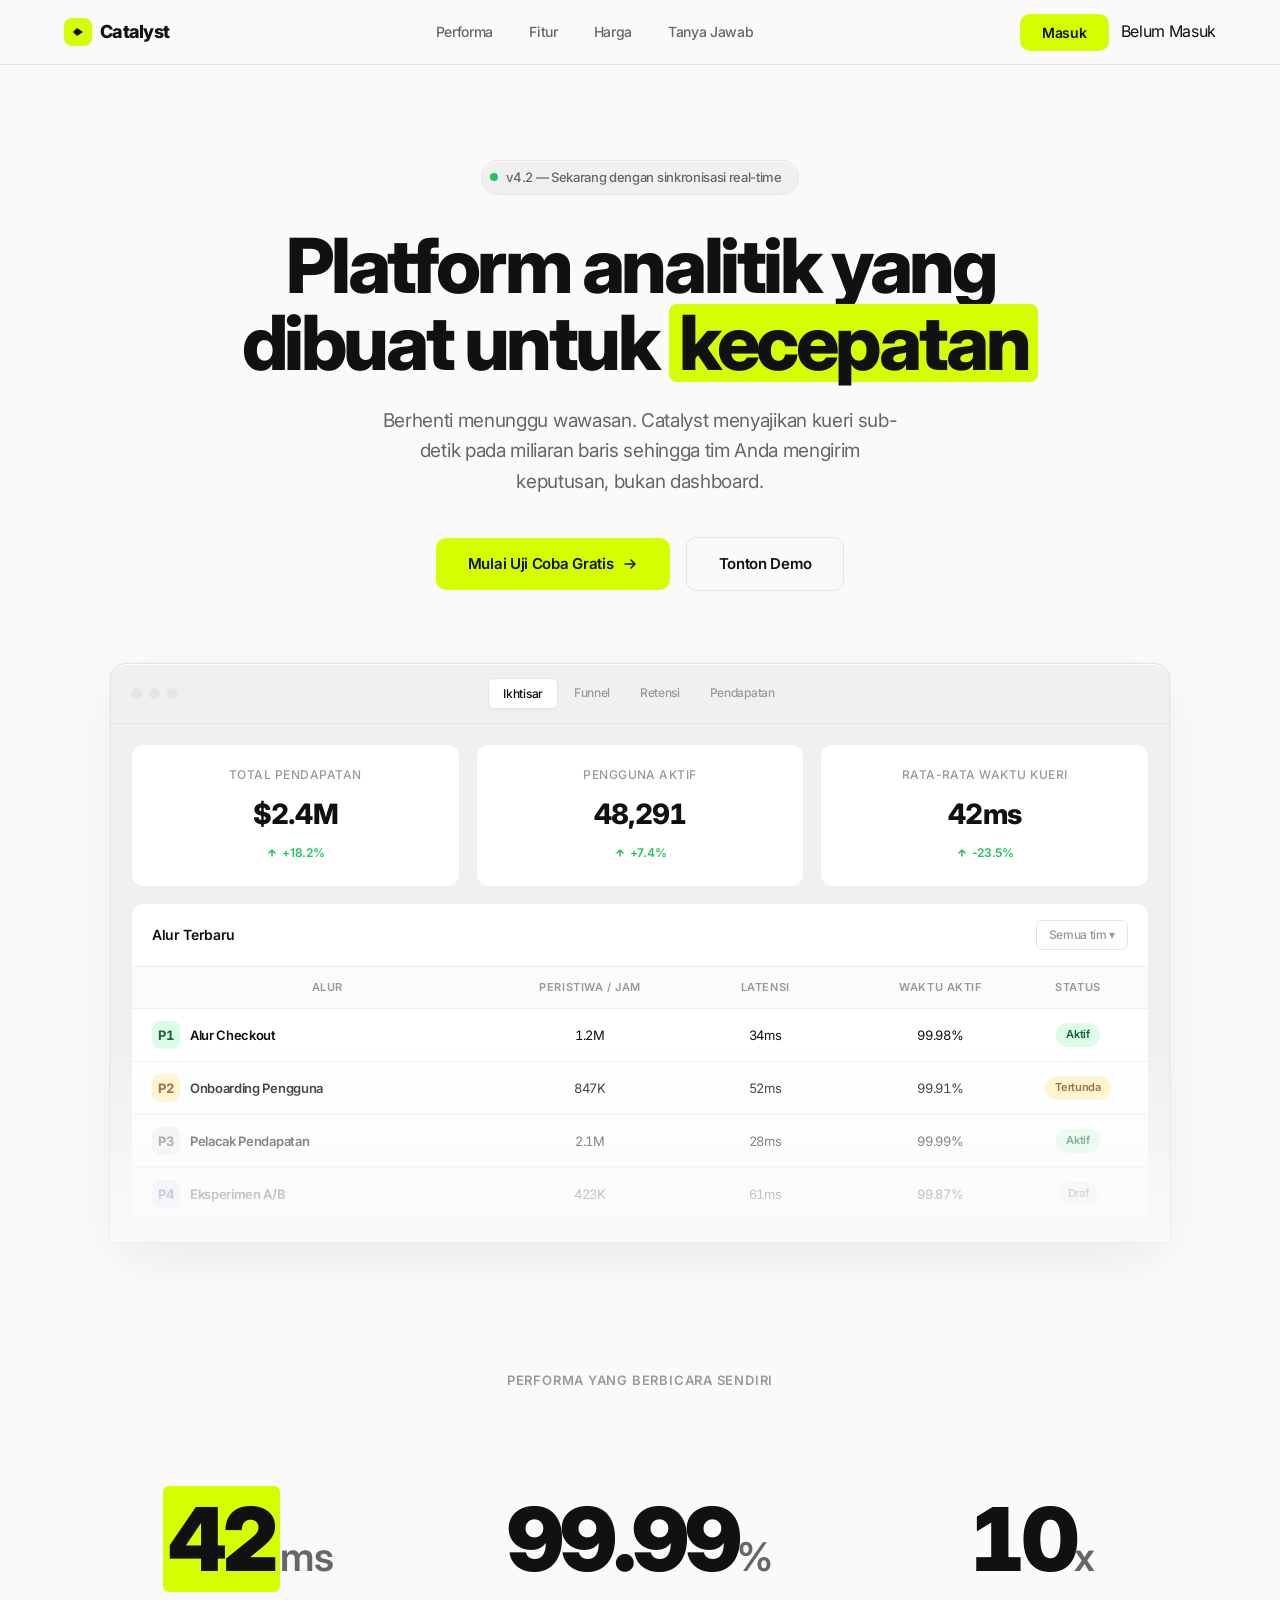
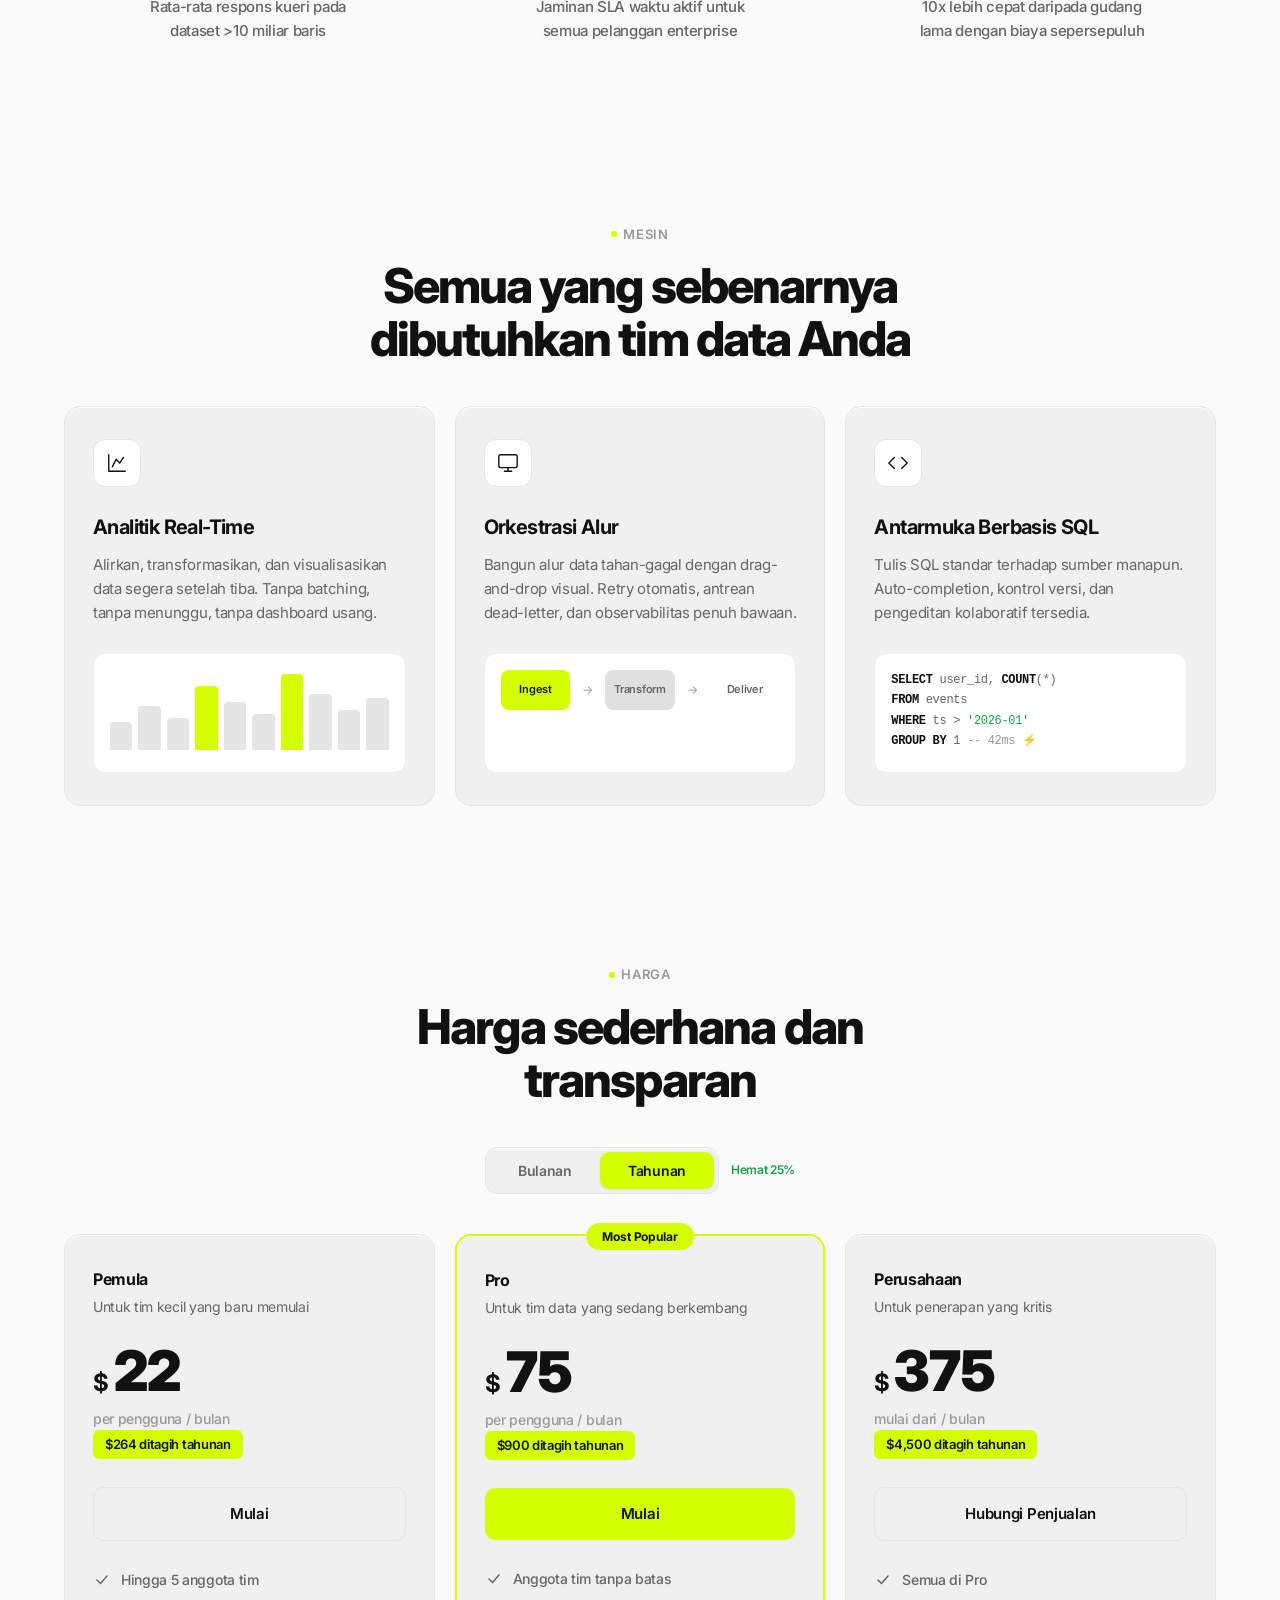
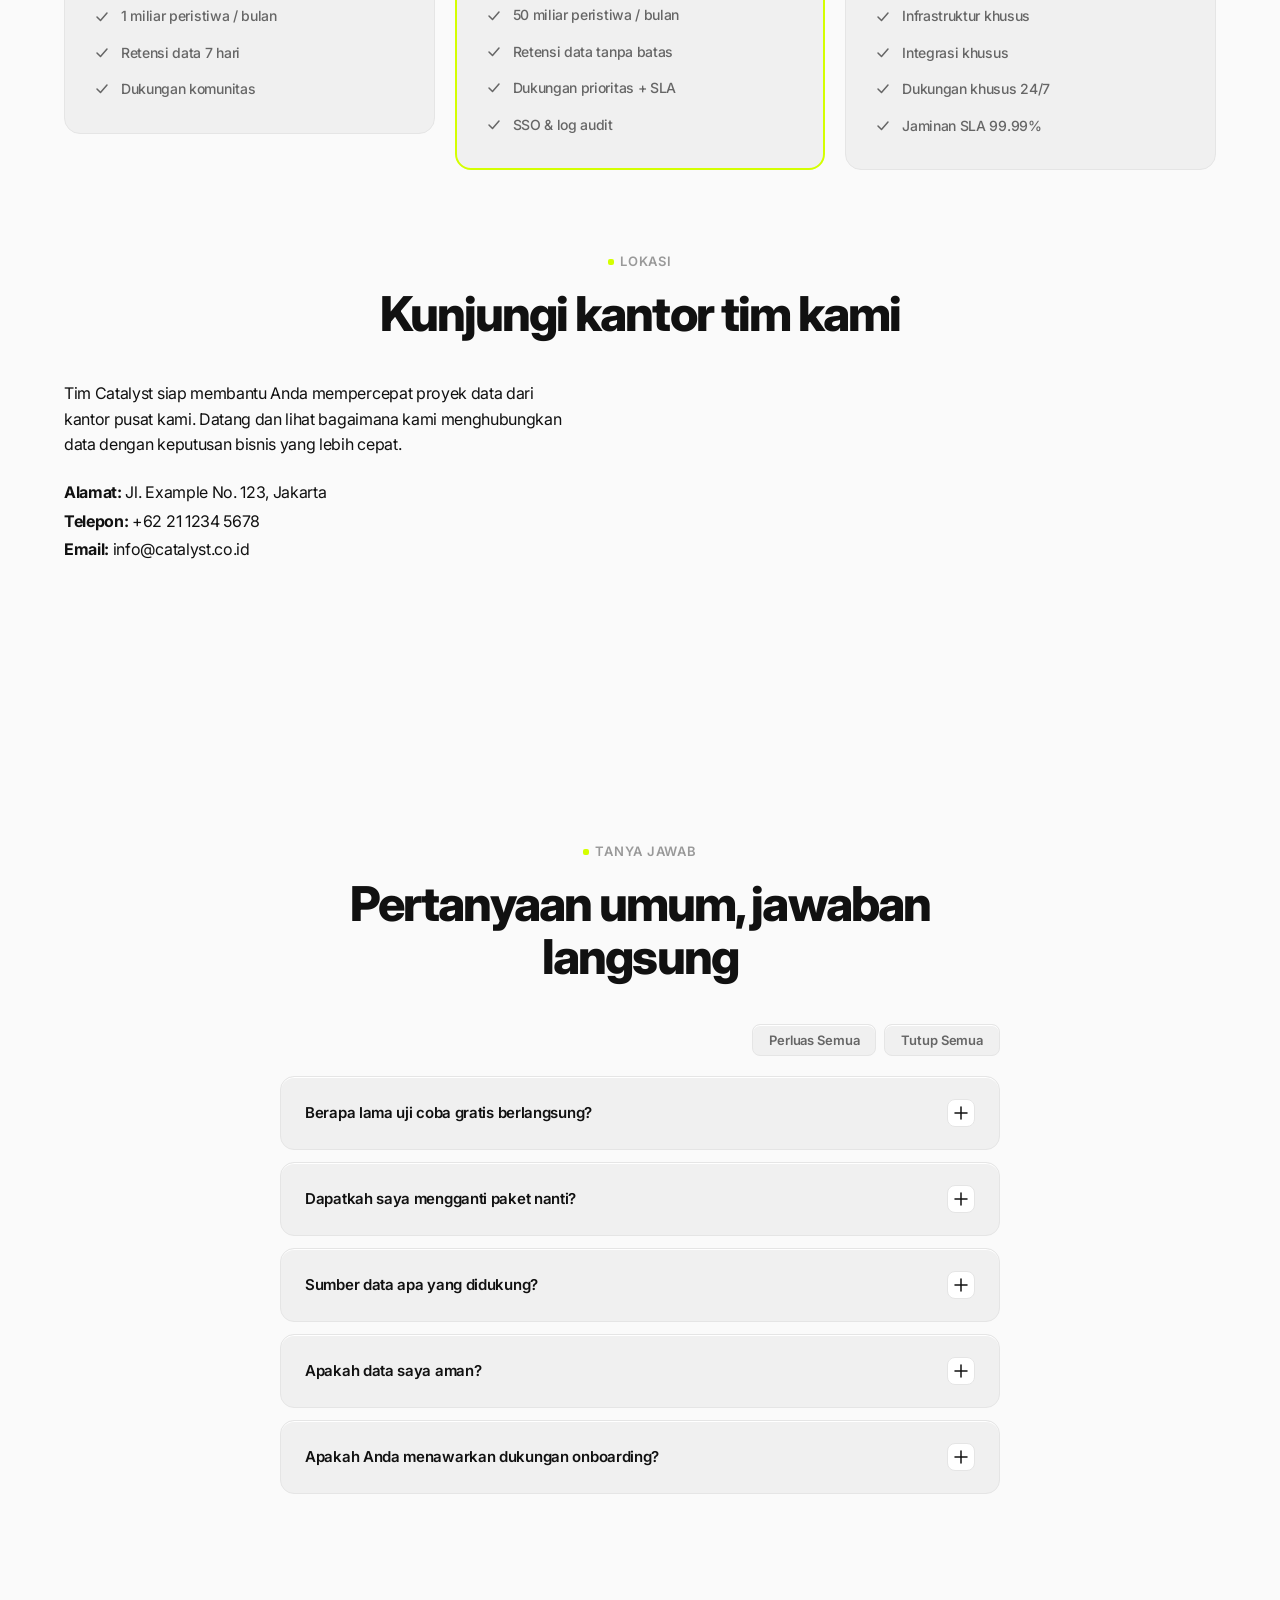
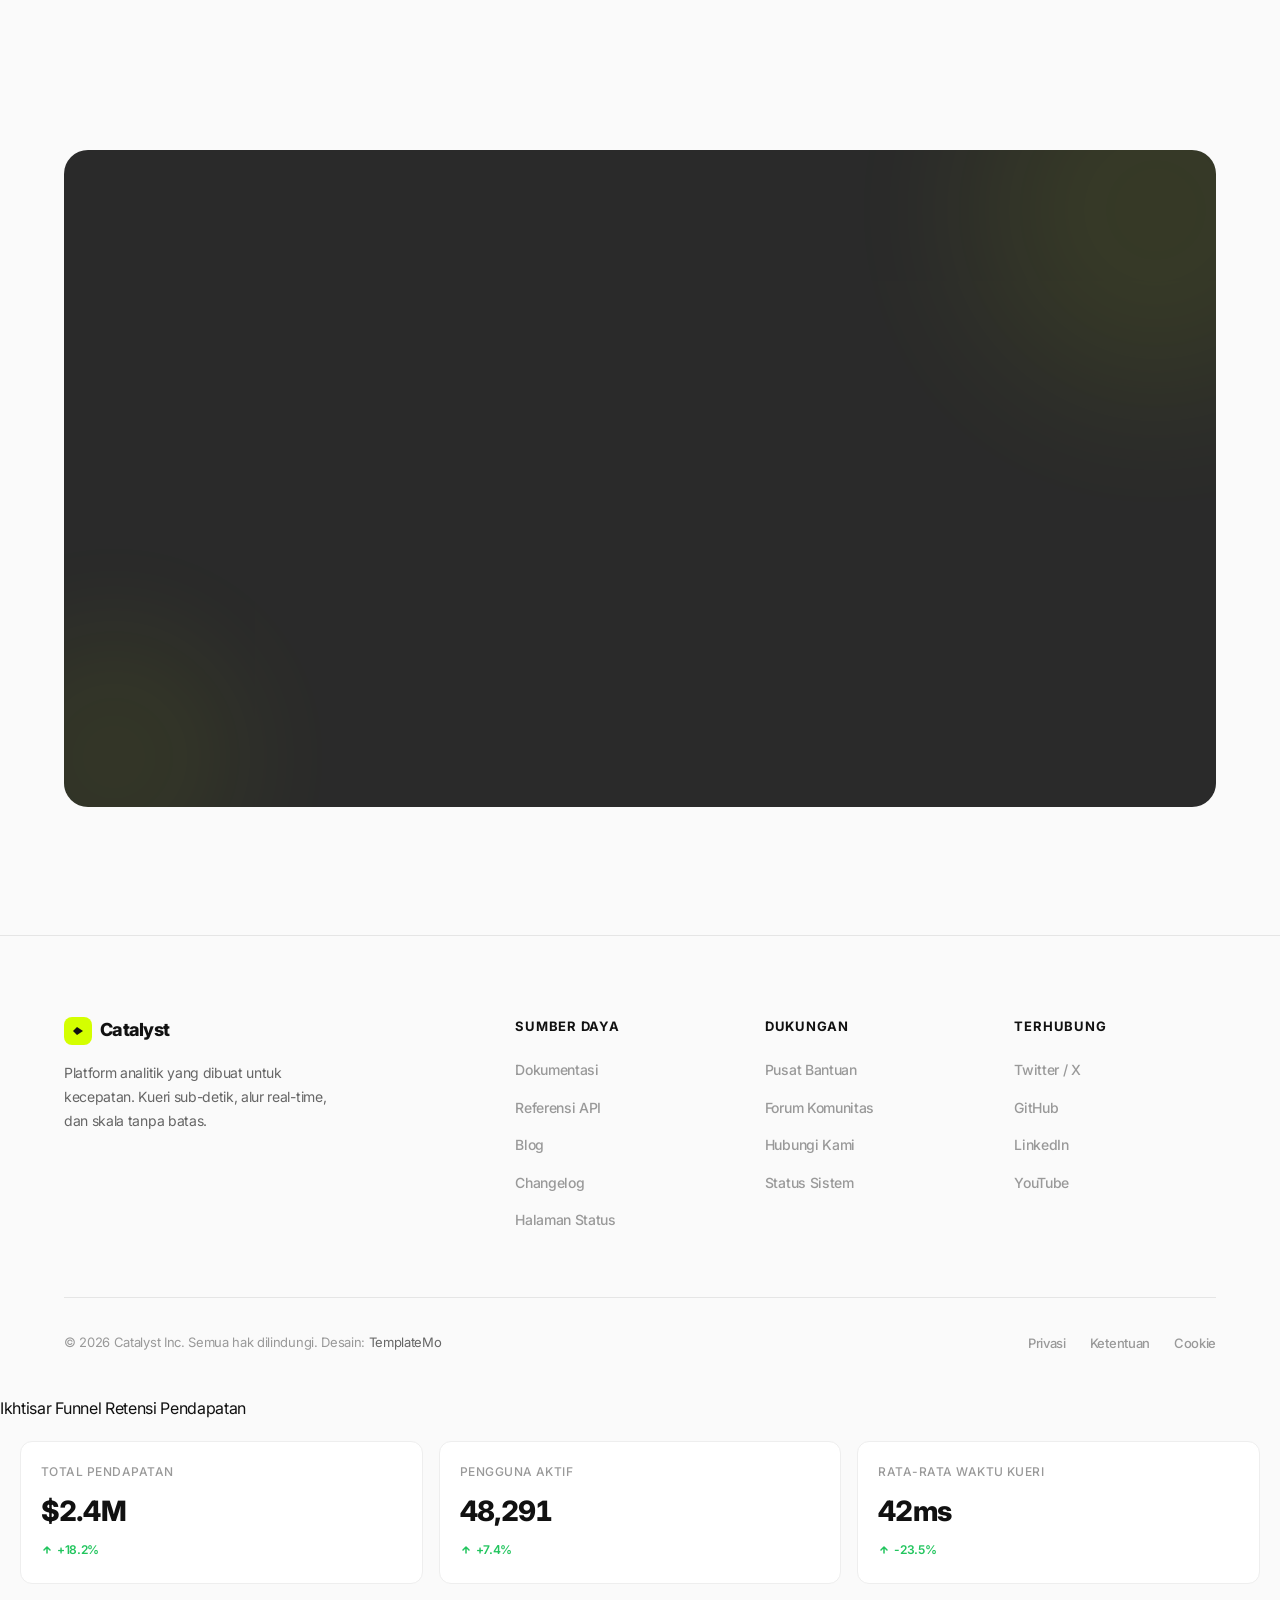
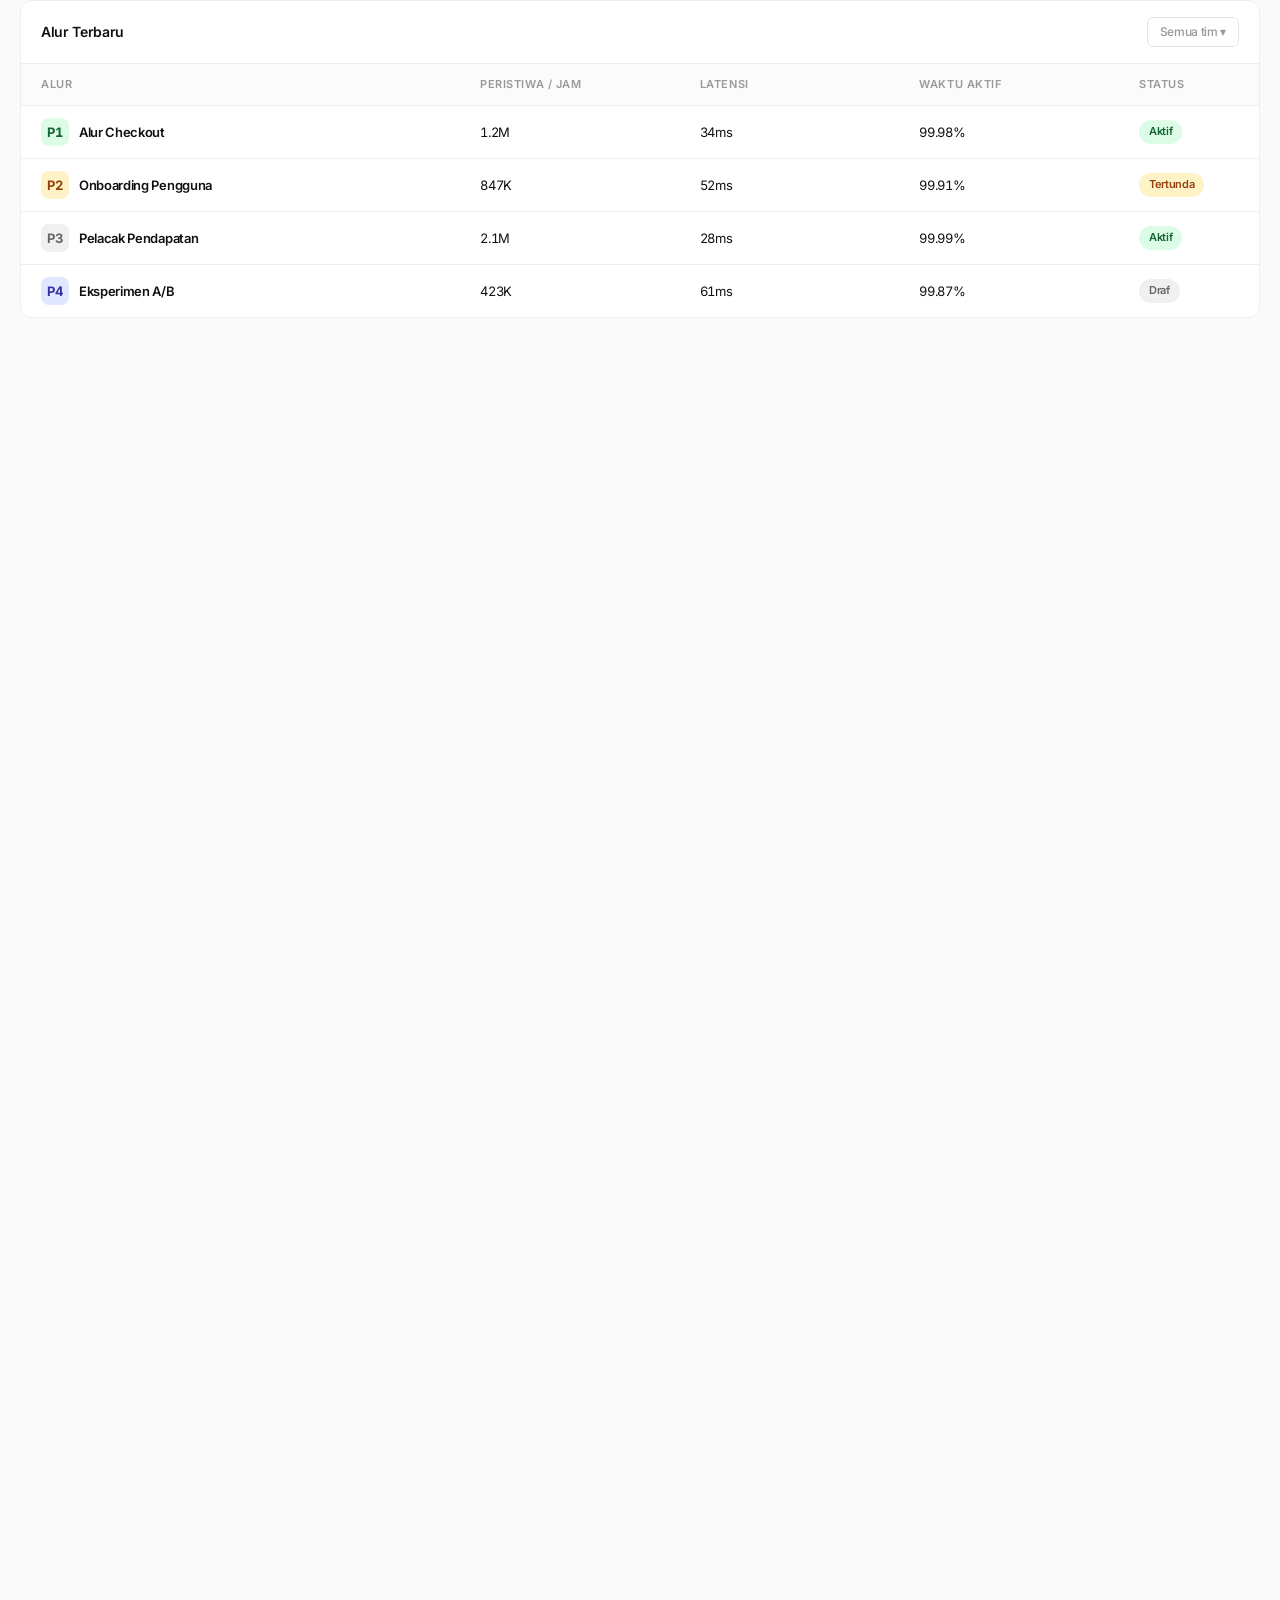
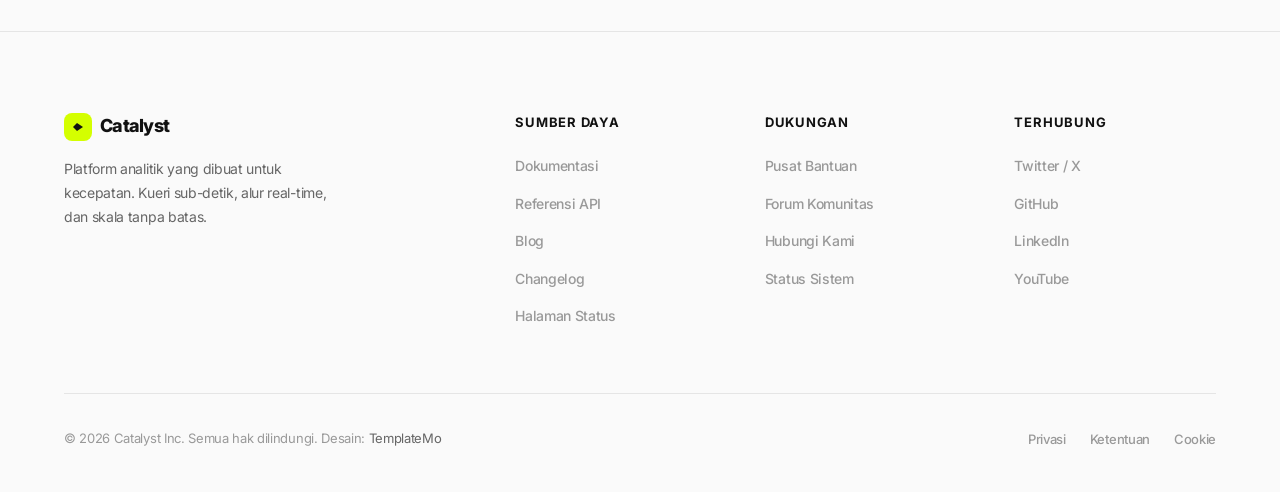
==== commit 08f2430e: "Add files via upload" ====
--- a/index.html
+++ b/index.html
@@ -1,3 +1,9 @@
+<!doctype html>
+<html lang="id">
+  <head>
+    <meta charset="UTF-8" />
+    <meta name="viewport" content="width=device-width, initial-scale=1.0" />
+    <title>Catalyst - Kirim Lebih Cepat, Skala Tanpa Batas</title>
 <!doctype html>
 <html lang="id">
   <head>
@@ -701,7 +707,7 @@
               loading="lazy"
               allowfullscreen
               referrerpolicy="no-referrer-when-downgrade"
-              src="https://www.google.com/maps/embed?pb=!1m18!1m12!1m3!1d3966.6110321295938!2d106.81666631529339!3d-6.200000095403452!2m3!1f0!2f0!3f0!3m2!1i1024!2i768!4f13.1!3m3!1m2!1s0x2e69f5edc48ca4[...]
+              src="https://www.google.com/maps/embed?pb=!1m18!1m12!1m3!1d3966.6110321295938!2d106.81666631529339!3d-6.200000095403452!2m3!1f0!2f0!3f0!3m2!1i1024!2i768!4f13.1!3m3!1m2!1s0x2e69f5edc48ca45f%3A0xab2f5b5d7acef99f!2sMonas!5e0!3m2!1sen!2sid!4v1696111200000!5m2!1sen!2sid"
             ></iframe>
           </div>
         </div>
@@ -936,3 +942,829 @@
     <script src="login/js/welcome.js"></script>
   </body>
 </html>
+                <span class="active">Ikhtisar</span>
+                <span>Funnel</span>
+                <span>Retensi</span>
+                <span>Pendapatan</span>
+              </div>
+              <div style="width: 50px"></div>
+            </div>
+            <div class="dashboard-body">
+              <div class="dash-stat-card">
+                <div class="dash-stat-label">Total Pendapatan</div>
+                <div class="dash-stat-value">$2.4M</div>
+                <div class="dash-stat-change">
+                  <svg width="12" height="12" viewBox="0 0 12 12" fill="none">
+                    <path
+                      d="M6 9V3M6 3L3 6M6 3L9 6"
+                      stroke="currentColor"
+                      stroke-width="1.5"
+                      stroke-linecap="round"
+                      stroke-linejoin="round"
+                    />
+                  </svg>
+                  +18.2%
+                </div>
+              </div>
+              <div class="dash-stat-card">
+                <div class="dash-stat-label">Pengguna Aktif</div>
+                <div class="dash-stat-value">48,291</div>
+                <div class="dash-stat-change">
+                  <svg width="12" height="12" viewBox="0 0 12 12" fill="none">
+                    <path
+                      d="M6 9V3M6 3L3 6M6 3L9 6"
+                      stroke="currentColor"
+                      stroke-width="1.5"
+                      stroke-linecap="round"
+                      stroke-linejoin="round"
+                    />
+                  </svg>
+                  +7.4%
+                </div>
+              </div>
+              <div class="dash-stat-card">
+                <div class="dash-stat-label">Rata-rata Waktu Kueri</div>
+                <div class="dash-stat-value">42ms</div>
+                <div class="dash-stat-change">
+                  <svg width="12" height="12" viewBox="0 0 12 12" fill="none">
+                    <path
+                      d="M6 9V3M6 3L3 6M6 3L9 6"
+                      stroke="currentColor"
+                      stroke-width="1.5"
+                      stroke-linecap="round"
+                      stroke-linejoin="round"
+                    />
+                  </svg>
+                  -23.5%
+                </div>
+              </div>
+              <div class="dashboard-table-area">
+                <div class="dash-table-header">
+                  <span>Alur Terbaru</span>
+                  <span class="dash-filter">Semua tim ▾</span>
+                </div>
+                <div class="dash-table">
+                  <div class="dash-table-row head">
+                    <div class="dash-cell">Alur</div>
+                    <div class="dash-cell">Peristiwa / jam</div>
+                    <div class="dash-cell">Latensi</div>
+                    <div class="dash-cell">Waktu Aktif</div>
+                    <div class="dash-cell">Status</div>
+                  </div>
+                  <div class="dash-table-row">
+                    <div class="dash-cell dash-cell-name">
+                      <span
+                        class="dash-cell-icon"
+                        style="background: #dcfce7; color: #166534"
+                        >P1</span
+                      >
+                      Alur Checkout
+                    </div>
+                    <div class="dash-cell">1.2M</div>
+                    <div class="dash-cell">34ms</div>
+                    <div class="dash-cell">99.98%</div>
+                    <div class="dash-cell">
+                      <span class="dash-status active">Aktif</span>
+                    </div>
+                  </div>
+                  <div class="dash-table-row">
+                    <div class="dash-cell dash-cell-name">
+                      <span
+                        class="dash-cell-icon"
+                        style="background: #fef3c7; color: #92400e"
+                        >P2</span
+                      >
+                      Onboarding Pengguna
+                    </div>
+                    <div class="dash-cell">847K</div>
+                    <div class="dash-cell">52ms</div>
+                    <div class="dash-cell">99.91%</div>
+                    <div class="dash-cell">
+                      <span class="dash-status pending">Tertunda</span>
+                    </div>
+                  </div>
+                  <div class="dash-table-row">
+                    <div class="dash-cell dash-cell-name">
+                      <span
+                        class="dash-cell-icon"
+                        style="
+                          background: var(--surface);
+                          color: var(--text-muted);
+                        "
+                        >P3</span
+                      >
+                      Pelacak Pendapatan
+                    </div>
+                    <div class="dash-cell">2.1M</div>
+                    <div class="dash-cell">28ms</div>
+                    <div class="dash-cell">99.99%</div>
+                    <div class="dash-cell">
+                      <span class="dash-status active">Aktif</span>
+                    </div>
+                  </div>
+                  <div class="dash-table-row">
+                    <div class="dash-cell dash-cell-name">
+                      <span
+                        class="dash-cell-icon"
+                        style="background: #e0e7ff; color: #3730a3"
+                        >P4</span
+                      >
+                      Eksperimen A/B
+                    </div>
+                    <div class="dash-cell">423K</div>
+                    <div class="dash-cell">61ms</div>
+                    <div class="dash-cell">99.87%</div>
+                    <div class="dash-cell">
+                      <span class="dash-status draft">Draf</span>
+                    </div>
+                  </div>
+                </div>
+              </div>
+            </div>
+          </div>
+        </div>
+      </div>
+    </section>
+
+    <!-- ===== SECTION 2: SPEED METRICS ===== -->
+    <section class="metrics" id="metrics">
+      <div class="container">
+        <p class="metrics-label reveal">Performa yang berbicara sendiri</p>
+        <div class="metrics-grid">
+          <div class="metric-item reveal">
+            <div class="metric-number">
+              <span class="metric-highlight">42</span
+              ><span class="metric-unit">ms</span>
+            </div>
+            <p class="metric-desc">
+              Rata-rata respons kueri pada dataset &gt;10 miliar baris
+            </p>
+          </div>
+          <div class="metric-item reveal">
+            <div class="metric-number">
+              99.99<span class="metric-unit">%</span>
+            </div>
+            <p class="metric-desc">
+              Jaminan SLA waktu aktif untuk semua pelanggan enterprise
+            </p>
+          </div>
+          <div class="metric-item reveal">
+            <div class="metric-number">
+              10<span class="metric-unit">x</span>
+            </div>
+            <p class="metric-desc">
+              10x lebih cepat daripada gudang lama dengan biaya sepersepuluh
+            </p>
+          </div>
+        </div>
+      </div>
+    </section>
+
+    <!-- ===== SECTION 3: THE ENGINE — BENTO GRID ===== -->
+    <section class="engine" id="engine">
+      <div class="container">
+        <div class="section-header reveal">
+          <p class="section-tag">Mesin</p>
+          <h2 class="section-title">
+            Semua yang sebenarnya dibutuhkan tim data Anda
+          </h2>
+        </div>
+        <div class="bento-grid">
+          <div class="card bento-card reveal">
+            <div class="bento-card-icon">
+              <svg
+                viewBox="0 0 24 24"
+                fill="none"
+                stroke-width="1.5"
+                stroke-linecap="round"
+                stroke-linejoin="round"
+              >
+                <path d="M3 3v18h18" />
+                <path d="M7 16l4-8 4 4 4-6" />
+              </svg>
+            </div>
+            <h3>Analitik Real-Time</h3>
+            <p>
+              Alirkan, transformasikan, dan visualisasikan data segera setelah
+              tiba. Tanpa batching, tanpa menunggu, tanpa dashboard usang.
+            </p>
+            <div class="bento-card-visual">
+              <div class="mini-bars">
+                <div class="mini-bar" style="height: 35%"></div>
+                <div class="mini-bar" style="height: 55%"></div>
+                <div class="mini-bar" style="height: 40%"></div>
+                <div class="mini-bar highlight" style="height: 80%"></div>
+                <div class="mini-bar" style="height: 60%"></div>
+                <div class="mini-bar" style="height: 45%"></div>
+                <div class="mini-bar highlight" style="height: 95%"></div>
+                <div class="mini-bar" style="height: 70%"></div>
+                <div class="mini-bar" style="height: 50%"></div>
+                <div class="mini-bar" style="height: 65%"></div>
+              </div>
+            </div>
+          </div>
+          <div class="card bento-card reveal">
+            <div class="bento-card-icon">
+              <svg
+                viewBox="0 0 24 24"
+                fill="none"
+                stroke-width="1.5"
+                stroke-linecap="round"
+                stroke-linejoin="round"
+              >
+                <rect x="2" y="3" width="20" height="14" rx="2" />
+                <path d="M8 21h8M12 17v4" />
+              </svg>
+            </div>
+            <h3>Orkestrasi Alur</h3>
+            <p>
+              Bangun alur data tahan-gagal dengan drag-and-drop visual. Retry
+              otomatis, antrean dead-letter, dan observabilitas penuh bawaan.
+            </p>
+            <div class="bento-card-visual">
+              <div class="mini-pipeline">
+                <div class="mini-pipeline-node">Ingest</div>
+                <span class="mini-pipeline-arrow">→</span>
+                <div class="mini-pipeline-node">Transform</div>
+                <span class="mini-pipeline-arrow">→</span>
+                <div class="mini-pipeline-node">Deliver</div>
+              </div>
+            </div>
+          </div>
+          <div class="card bento-card reveal">
+            <div class="bento-card-icon">
+              <svg
+                viewBox="0 0 24 24"
+                fill="none"
+                stroke-width="1.5"
+                stroke-linecap="round"
+                stroke-linejoin="round"
+              >
+                <path d="M16 18l6-6-6-6" />
+                <path d="M8 6l-6 6 6 6" />
+              </svg>
+            </div>
+            <h3>Antarmuka Berbasis SQL</h3>
+            <p>
+              Tulis SQL standar terhadap sumber manapun. Auto-completion,
+              kontrol versi, dan pengeditan kolaboratif tersedia.
+            </p>
+            <div class="bento-card-visual">
+              <div class="mini-code">
+                <span class="keyword">SELECT</span> user_id,
+                <span class="keyword">COUNT</span>(*)<br />
+                <span class="keyword">FROM</span> events<br />
+                <span class="keyword">WHERE</span> ts &gt;
+                <span class="string">'2026-01'</span><br />
+                <span class="keyword">GROUP BY</span> 1
+                <span class="comment">-- 42ms ⚡</span>
+              </div>
+            </div>
+          </div>
+        </div>
+      </div>
+    </section>
+
+    <!-- ===== SECTION 4: PRICING ===== -->
+    <section class="pricing" id="pricing">
+      <div class="container">
+        <div class="section-header reveal">
+          <p class="section-tag">Harga</p>
+          <h2 class="section-title">Harga sederhana dan transparan</h2>
+        </div>
+        <div class="toggle-wrap reveal">
+          <div class="toggle-container">
+            <button class="toggle-btn" data-plan="monthly" id="toggleMonthly">
+              Bulanan
+            </button>
+            <button
+              class="toggle-btn active"
+              data-plan="yearly"
+              id="toggleYearly"
+            >
+              Tahunan
+            </button>
+          </div>
+          <span class="toggle-save visible" id="toggleSave">Hemat 25%</span>
+        </div>
+        <div class="pricing-grid">
+          <!-- Starter -->
+          <div class="card pricing-card reveal">
+            <div class="pricing-plan-name">Pemula</div>
+            <div class="pricing-plan-desc">
+              Untuk tim kecil yang baru memulai
+            </div>
+            <div class="pricing-amount">
+              <span class="pricing-currency">$</span>
+              <span class="pricing-value" data-monthly="30" data-yearly="22"
+                >22</span
+              >
+            </div>
+            <p class="pricing-period">per pengguna / bulan</p>
+            <p
+              class="pricing-billed yearly-active"
+              data-monthly="Billed monthly"
+              data-yearly="$264 billed annually"
+            >
+              $264 ditagih tahunan
+            </p>
+            <a href="#" class="btn-ghost">Mulai</a>
+            <ul class="pricing-features">
+              <li>
+                <svg viewBox="0 0 18 18" fill="none">
+                  <path
+                    d="M4 9l3.5 3.5L14 5"
+                    stroke="currentColor"
+                    stroke-width="1.5"
+                    stroke-linecap="round"
+                    stroke-linejoin="round"
+                  />
+                </svg>
+                Hingga 5 anggota tim
+              </li>
+              <li>
+                <svg viewBox="0 0 18 18" fill="none">
+                  <path
+                    d="M4 9l3.5 3.5L14 5"
+                    stroke="currentColor"
+                    stroke-width="1.5"
+                    stroke-linecap="round"
+                    stroke-linejoin="round"
+                  />
+                </svg>
+                1 miliar peristiwa / bulan
+              </li>
+              <li>
+                <svg viewBox="0 0 18 18" fill="none">
+                  <path
+                    d="M4 9l3.5 3.5L14 5"
+                    stroke="currentColor"
+                    stroke-width="1.5"
+                    stroke-linecap="round"
+                    stroke-linejoin="round"
+                  />
+                </svg>
+                Retensi data 7 hari
+              </li>
+              <li>
+                <svg viewBox="0 0 18 18" fill="none">
+                  <path
+                    d="M4 9l3.5 3.5L14 5"
+                    stroke="currentColor"
+                    stroke-width="1.5"
+                    stroke-linecap="round"
+                    stroke-linejoin="round"
+                  />
+                </svg>
+                Dukungan komunitas
+              </li>
+            </ul>
+          </div>
+          <!-- Pro -->
+          <div class="card pricing-card featured reveal">
+            <div class="pricing-plan-name">Pro</div>
+            <div class="pricing-plan-desc">
+              Untuk tim data yang sedang berkembang
+            </div>
+            <div class="pricing-amount">
+              <span class="pricing-currency">$</span>
+              <span class="pricing-value" data-monthly="100" data-yearly="75"
+                >75</span
+              >
+            </div>
+            <p class="pricing-period">per pengguna / bulan</p>
+            <p
+              class="pricing-billed yearly-active"
+              data-monthly="Billed monthly"
+              data-yearly="$900 billed annually"
+            >
+              $900 ditagih tahunan
+            </p>
+            <a href="#" class="btn-acid">Mulai</a>
+            <ul class="pricing-features">
+              <li>
+                <svg viewBox="0 0 18 18" fill="none">
+                  <path
+                    d="M4 9l3.5 3.5L14 5"
+                    stroke="currentColor"
+                    stroke-width="1.5"
+                    stroke-linecap="round"
+                    stroke-linejoin="round"
+                  />
+                </svg>
+                Anggota tim tanpa batas
+              </li>
+              <li>
+                <svg viewBox="0 0 18 18" fill="none">
+                  <path
+                    d="M4 9l3.5 3.5L14 5"
+                    stroke="currentColor"
+                    stroke-width="1.5"
+                    stroke-linecap="round"
+                    stroke-linejoin="round"
+                  />
+                </svg>
+                50 miliar peristiwa / bulan
+              </li>
+              <li>
+                <svg viewBox="0 0 18 18" fill="none">
+                  <path
+                    d="M4 9l3.5 3.5L14 5"
+                    stroke="currentColor"
+                    stroke-width="1.5"
+                    stroke-linecap="round"
+                    stroke-linejoin="round"
+                  />
+                </svg>
+                Retensi data tanpa batas
+              </li>
+              <li>
+                <svg viewBox="0 0 18 18" fill="none">
+                  <path
+                    d="M4 9l3.5 3.5L14 5"
+                    stroke="currentColor"
+                    stroke-width="1.5"
+                    stroke-linecap="round"
+                    stroke-linejoin="round"
+                  />
+                </svg>
+                Dukungan prioritas + SLA
+              </li>
+              <li>
+                <svg viewBox="0 0 18 18" fill="none">
+                  <path
+                    d="M4 9l3.5 3.5L14 5"
+                    stroke="currentColor"
+                    stroke-width="1.5"
+                    stroke-linecap="round"
+                    stroke-linejoin="round"
+                  />
+                </svg>
+                SSO &amp; log audit
+              </li>
+            </ul>
+          </div>
+          <!-- Enterprise -->
+          <div class="card pricing-card reveal">
+            <div class="pricing-plan-name">Perusahaan</div>
+            <div class="pricing-plan-desc">Untuk penerapan yang kritis</div>
+            <div class="pricing-amount">
+              <span class="pricing-currency">$</span>
+              <span class="pricing-value" data-monthly="500" data-yearly="375"
+                >375</span
+              >
+            </div>
+            <p class="pricing-period">mulai dari / bulan</p>
+            <p
+              class="pricing-billed yearly-active"
+              data-monthly="Billed monthly"
+              data-yearly="$4,500 billed annually"
+            >
+              $4,500 ditagih tahunan
+            </p>
+            <a href="#" class="btn-ghost">Hubungi Penjualan</a>
+            <ul class="pricing-features">
+              <li>
+                <svg viewBox="0 0 18 18" fill="none">
+                  <path
+                    d="M4 9l3.5 3.5L14 5"
+                    stroke="currentColor"
+                    stroke-width="1.5"
+                    stroke-linecap="round"
+                    stroke-linejoin="round"
+                  />
+                </svg>
+                Semua di Pro
+              </li>
+              <li>
+                <svg viewBox="0 0 18 18" fill="none">
+                  <path
+                    d="M4 9l3.5 3.5L14 5"
+                    stroke="currentColor"
+                    stroke-width="1.5"
+                    stroke-linecap="round"
+                    stroke-linejoin="round"
+                  />
+                </svg>
+                Infrastruktur khusus
+              </li>
+              <li>
+                <svg viewBox="0 0 18 18" fill="none">
+                  <path
+                    d="M4 9l3.5 3.5L14 5"
+                    stroke="currentColor"
+                    stroke-width="1.5"
+                    stroke-linecap="round"
+                    stroke-linejoin="round"
+                  />
+                </svg>
+                Integrasi khusus
+              </li>
+              <li>
+                <svg viewBox="0 0 18 18" fill="none">
+                  <path
+                    d="M4 9l3.5 3.5L14 5"
+                    stroke="currentColor"
+                    stroke-width="1.5"
+                    stroke-linecap="round"
+                    stroke-linejoin="round"
+                  />
+                </svg>
+                Dukungan khusus 24/7
+              </li>
+              <li>
+                <svg viewBox="0 0 18 18" fill="none">
+                  <path
+                    d="M4 9l3.5 3.5L14 5"
+                    stroke="currentColor"
+                    stroke-width="1.5"
+                    stroke-linecap="round"
+                    stroke-linejoin="round"
+                  />
+                </svg>
+                Jaminan SLA 99.99%
+              </li>
+            </ul>
+          </div>
+        </div>
+      </div>
+    </section>
+
+    <!-- ===== SECTION 5: LOCASI ===== -->
+    <section class="location" id="location">
+      <div class="container">
+        <div class="section-header reveal">
+          <p class="section-tag">Lokasi</p>
+          <h2 class="section-title">Kunjungi kantor tim kami</h2>
+        </div>
+        <div
+          class="location-grid reveal"
+          style="
+            display: grid;
+            grid-template-columns: 1fr 1.2fr;
+            gap: 2rem;
+            align-items: start;
+          "
+        >
+          <div>
+            <p>
+              Tim Catalyst siap membantu Anda mempercepat proyek data dari
+              kantor pusat kami. Datang dan lihat bagaimana kami menghubungkan
+              data dengan keputusan bisnis yang lebih cepat.
+            </p>
+            <ul
+              style="
+                list-style: none;
+                padding: 0;
+                margin: 1.25rem 0;
+                line-height: 1.8;
+              "
+            >
+              <li><strong>Alamat:</strong> Jl. Example No. 123, Jakarta</li>
+              <li><strong>Telepon:</strong> +62 21 1234 5678</li>
+              <li><strong>Email:</strong> info@catalyst.co.id</li>
+            </ul>
+          </div>
+          <div style="min-height: 300px">
+            <iframe
+              width="100%"
+              height="100%"
+              style="border: 0; min-height: 320px"
+              loading="lazy"
+              allowfullscreen
+              referrerpolicy="no-referrer-when-downgrade"
+              src="https://www.google.com/maps/embed?pb=!1m18!1m12!1m3!1d3966.6110321295938!2d106.81666631529339!3d-6.200000095403452!2m3!1f0!2f0!3f0!3m2!1i1024!2i768!4f13.1!3m3!1m2!1s0x2e69f5edc48ca45f%3A0xab2f5b5d7acef99f!2sMonas!5e0!3m2!1sen!2sid!4v1696111200000!5m2!1sen!2sid"
+            ></iframe>
+          </div>
+        </div>
+      </div>
+    </section>
+
+    <!-- ===== SECTION 5: FAQ ===== -->
+    <section class="faq" id="faq">
+      <div class="container">
+        <div class="section-header reveal">
+          <p class="section-tag">Tanya Jawab</p>
+          <h2 class="section-title">Pertanyaan umum, jawaban langsung</h2>
+        </div>
+        <div class="faq-controls reveal">
+          <button class="faq-ctrl-btn" id="faqExpandAll">Perluas Semua</button>
+          <button class="faq-ctrl-btn" id="faqCollapseAll">Tutup Semua</button>
+        </div>
+        <div class="faq-list">
+          <div class="faq-item reveal">
+            <button class="faq-question" aria-expanded="false">
+              Berapa lama uji coba gratis berlangsung?
+              <span class="faq-icon"
+                ><svg viewBox="0 0 14 14" fill="none">
+                  <path
+                    d="M7 1v12M1 7h12"
+                    stroke="#111"
+                    stroke-width="1.5"
+                    stroke-linecap="round"
+                  /></svg
+              ></span>
+            </button>
+            <div class="faq-answer">
+              <div class="faq-answer-inner">
+                Setiap paket menyertakan uji coba gratis 14 hari dengan akses
+                penuh ke semua fitur. Tidak diperlukan kartu kredit untuk
+                memulai. Di akhir uji coba, Anda dapat memilih paket atau
+                mengekspor data Anda.
+              </div>
+            </div>
+          </div>
+          <div class="faq-item reveal">
+            <button class="faq-question" aria-expanded="false">
+              Dapatkah saya mengganti paket nanti?
+              <span class="faq-icon"
+                ><svg viewBox="0 0 14 14" fill="none">
+                  <path
+                    d="M7 1v12M1 7h12"
+                    stroke="#111"
+                    stroke-width="1.5"
+                    stroke-linecap="round"
+                  /></svg
+              ></span>
+            </button>
+            <div class="faq-answer">
+              <div class="faq-answer-inner">
+                Ya. Tingkatkan atau turunkan kapan saja dari pengaturan akun
+                Anda. Saat meningkatkan, Anda hanya membayar selisih prorata.
+                Saat menurunkan, saldo tersisa diterapkan sebagai kredit untuk
+                faktur berikutnya.
+              </div>
+            </div>
+          </div>
+          <div class="faq-item reveal">
+            <button class="faq-question" aria-expanded="false">
+              Sumber data apa yang didukung?
+              <span class="faq-icon"
+                ><svg viewBox="0 0 14 14" fill="none">
+                  <path
+                    d="M7 1v12M1 7h12"
+                    stroke="#111"
+                    stroke-width="1.5"
+                    stroke-linecap="round"
+                  /></svg
+              ></span>
+            </button>
+            <div class="faq-answer">
+              <div class="faq-answer-inner">
+                Catalyst terhubung ke 50+ sumber data langsung, termasuk
+                PostgreSQL, MySQL, BigQuery, Snowflake, Redshift, S3, Kafka, dan
+                sebagian besar REST API populer. Konektor kustom tersedia pada
+                paket Perusahaan.
+              </div>
+            </div>
+          </div>
+          <div class="faq-item reveal">
+            <button class="faq-question" aria-expanded="false">
+              Apakah data saya aman?
+              <span class="faq-icon"
+                ><svg viewBox="0 0 14 14" fill="none">
+                  <path
+                    d="M7 1v12M1 7h12"
+                    stroke="#111"
+                    stroke-width="1.5"
+                    stroke-linecap="round"
+                  /></svg
+              ></span>
+            </button>
+            <div class="faq-answer">
+              <div class="faq-answer-inner">
+                Tentu. Semua data dienkripsi saat disimpan (AES-256) dan saat
+                transit (TLS 1.3). Kami memiliki sertifikasi SOC 2 Type II dan
+                mematuhi GDPR. Pelanggan Perusahaan juga mendapatkan
+                infrastruktur khusus dengan VPC peering dan kunci enkripsi
+                khusus.
+              </div>
+            </div>
+          </div>
+          <div class="faq-item reveal">
+            <button class="faq-question" aria-expanded="false">
+              Apakah Anda menawarkan dukungan onboarding?
+              <span class="faq-icon"
+                ><svg viewBox="0 0 14 14" fill="none">
+                  <path
+                    d="M7 1v12M1 7h12"
+                    stroke="#111"
+                    stroke-width="1.5"
+                    stroke-linecap="round"
+                  /></svg
+              ></span>
+            </button>
+            <div class="faq-answer">
+              <div class="faq-answer-inner">
+                Pelanggan Pro mendapat akses ke tim onboarding selama 30 hari
+                pertama. Pelanggan Perusahaan menerima engineer solusi khusus
+                untuk implementasi penuh. Semua paket menyertakan akses ke
+                dokumentasi, tutorial, dan forum komunitas kami.
+              </div>
+            </div>
+          </div>
+        </div>
+      </div>
+    </section>
+
+    <!-- ===== SECTION 6: CTA BANNER ===== -->
+    <section id="demoVideo" class="cta-banner">
+      <div class="container">
+        <div class="cta-banner-inner reveal">
+          <iframe
+            width="814"
+            height="458"
+            src="https://www.youtube.com/embed/115amzVdV44"
+            title="How To Fix a Water Damaged Laptop"
+            frameborder="0"
+            allow="
+              accelerometer;
+              autoplay;
+              clipboard-write;
+              encrypted-media;
+              gyroscope;
+              picture-in-picture;
+              web-share;
+            "
+            referrerpolicy="strict-origin-when-cross-origin"
+            allowfullscreen
+          ></iframe>
+        </div>
+      </div>
+    </section>
+
+    <!-- ===== SECTION 7: FOOTER ===== -->
+    <footer class="footer" id="footer">
+      <div class="container">
+        <div class="footer-grid">
+          <div>
+            <a href="#" class="nav-logo" aria-label="Catalyst Home">
+              <span class="nav-logo-mark">
+                <svg
+                  viewBox="0 0 16 16"
+                  fill="none"
+                  xmlns="http://www.w3.org/2000/svg"
+                >
+                  <path d="M3 8L7 4L13 8L7 12L3 8Z" fill="#111" />
+                </svg>
+              </span>
+              Catalyst
+            </a>
+            <p class="footer-brand-desc">
+              Platform analitik yang dibuat untuk kecepatan. Kueri sub-detik,
+              alur real-time, dan skala tanpa batas.
+            </p>
+          </div>
+          <div>
+            <h4 class="footer-col-title">Sumber Daya</h4>
+            <ul class="footer-links">
+              <li><a href="#">Dokumentasi</a></li>
+              <li><a href="#">Referensi API</a></li>
+              <li><a href="#">Blog</a></li>
+              <li><a href="#">Changelog</a></li>
+              <li><a href="#">Halaman Status</a></li>
+            </ul>
+          </div>
+          <div>
+            <h4 class="footer-col-title">Dukungan</h4>
+            <ul class="footer-links">
+              <li><a href="#">Pusat Bantuan</a></li>
+              <li><a href="#">Forum Komunitas</a></li>
+              <li><a href="#">Hubungi Kami</a></li>
+              <li><a href="#">Status Sistem</a></li>
+            </ul>
+          </div>
+          <div>
+            <h4 class="footer-col-title">Terhubung</h4>
+            <ul class="footer-links">
+              <li><a href="#">Twitter / X</a></li>
+              <li><a href="#">GitHub</a></li>
+              <li><a href="#">LinkedIn</a></li>
+              <li><a href="#">YouTube</a></li>
+            </ul>
+          </div>
+        </div>
+        <div class="footer-bottom">
+          <p class="footer-copy">
+            &copy; 2026 Catalyst Inc. Semua hak dilindungi. Desain:
+            <a
+              href="https://templatemo.com/tm-618-the-catalyst"
+              target="_blank"
+              rel="nofollow"
+              >TemplateMo</a
+            >
+          </p>
+          <ul class="footer-bottom-links">
+            <li><a href="#">Privasi</a></li>
+            <li><a href="#">Ketentuan</a></li>
+            <li><a href="#">Cookie</a></li>
+          </ul>
+        </div>
+      </div>
+    </footer>
+
+    <!-- Template JS -->
+    <script src="landing/templatemo-catalyst-script.js"></script>
+    <script src="login/js/welcome.js"></script>
+  </body>
+</html>
